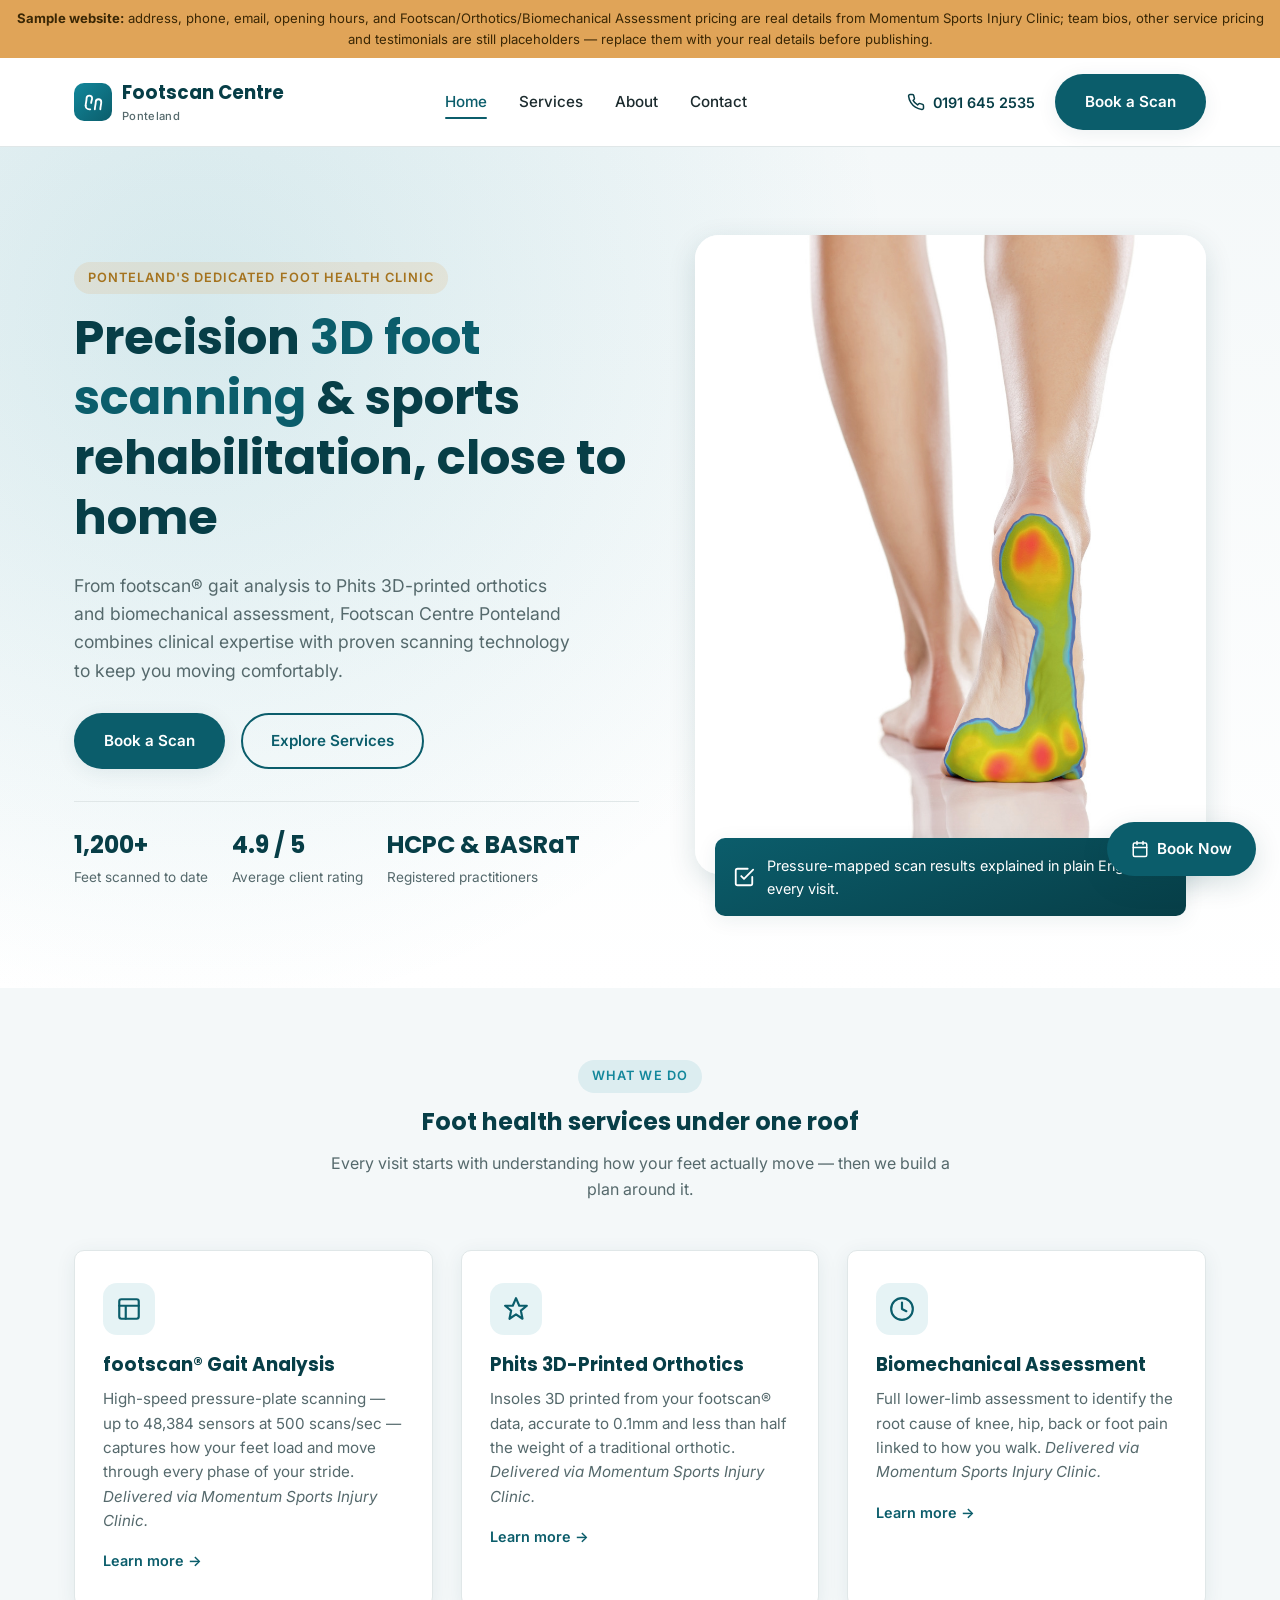
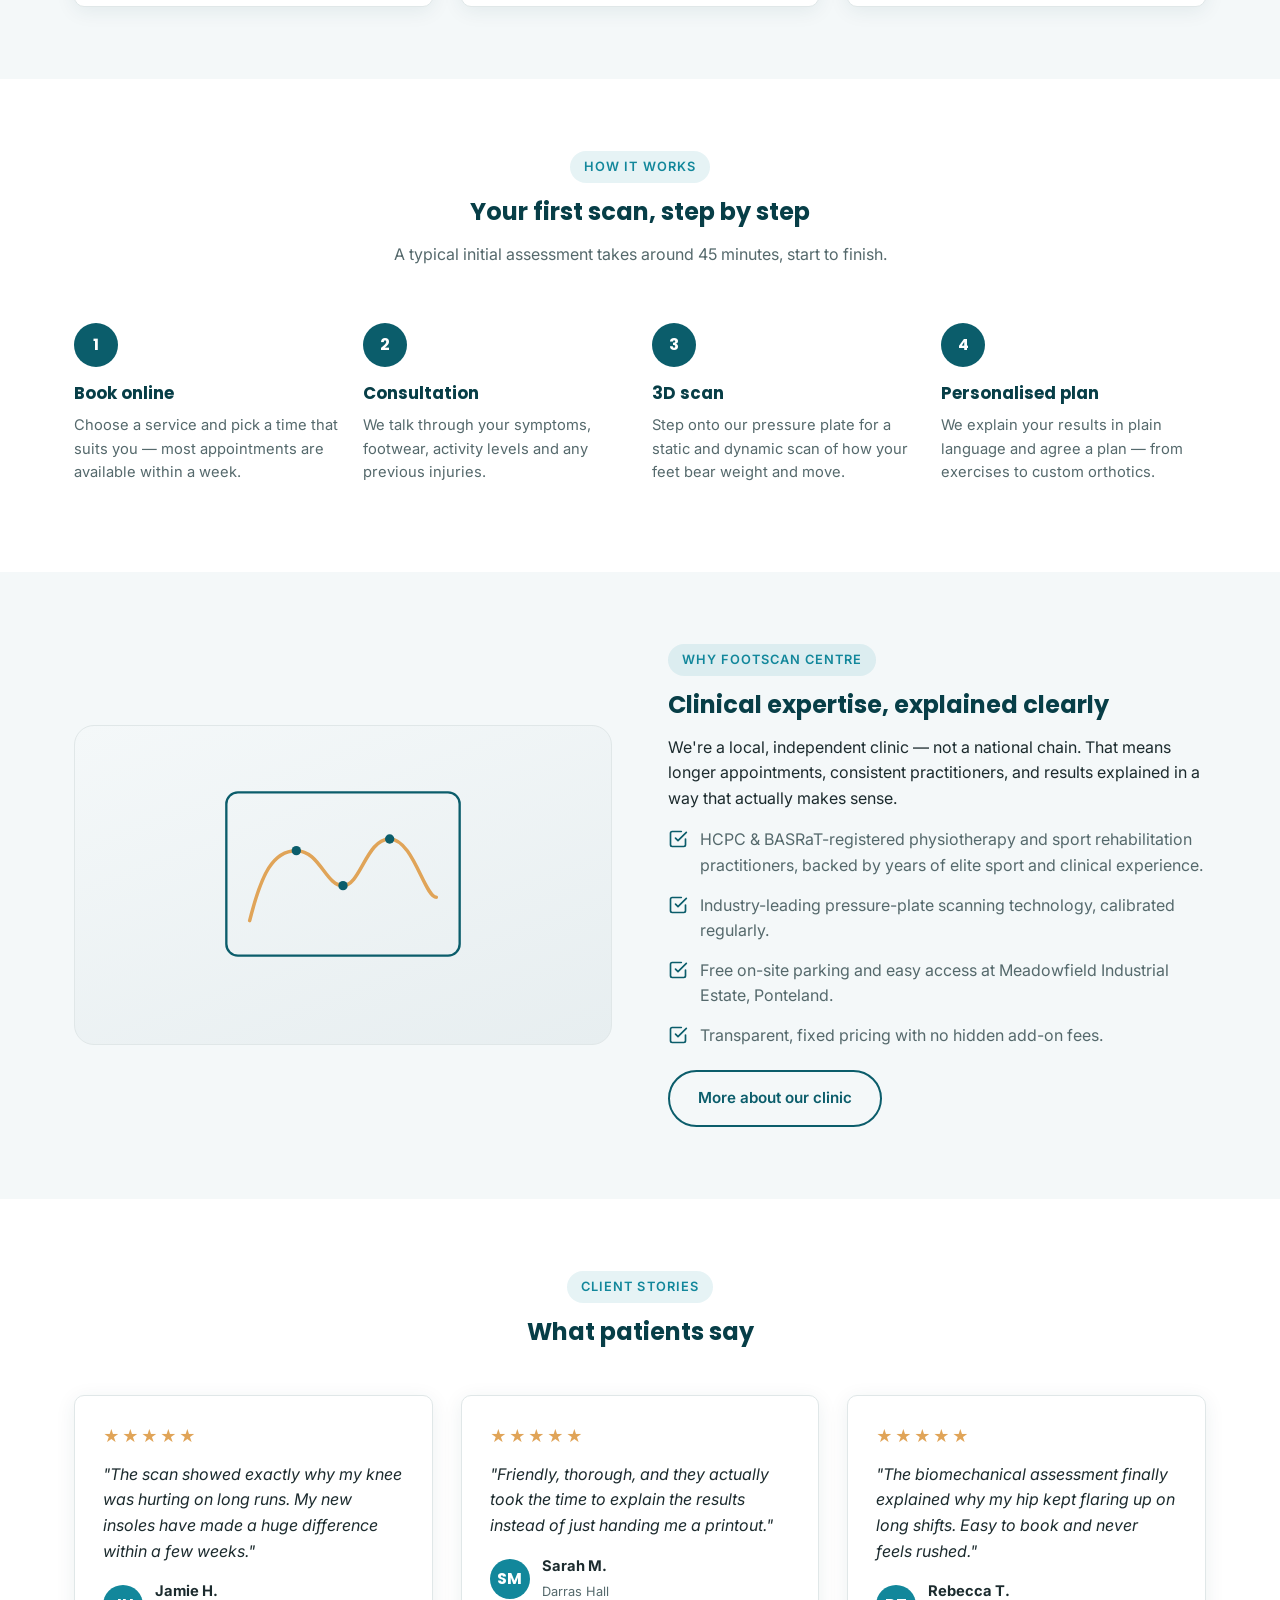
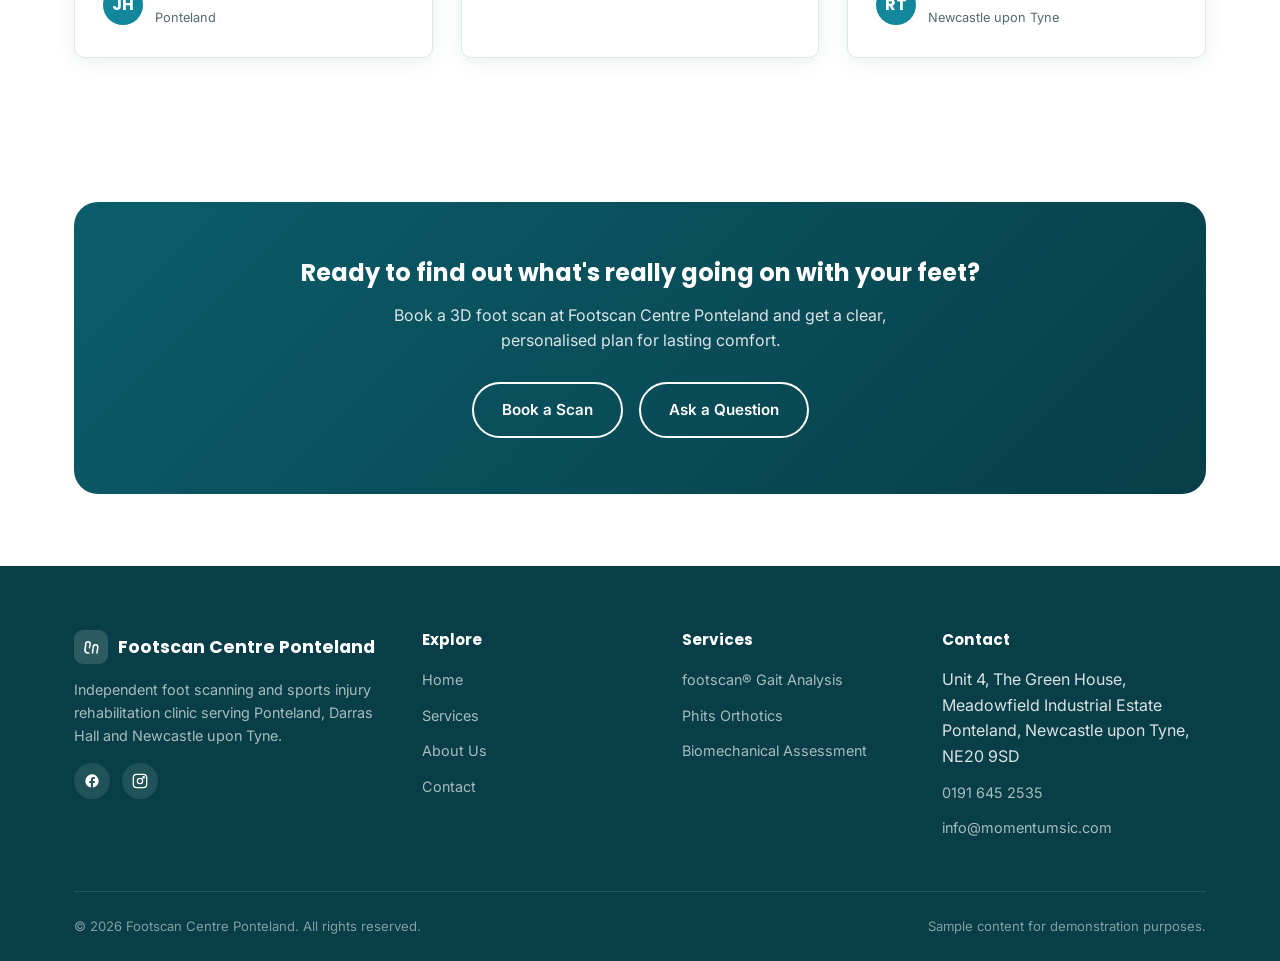
==== index.html @ 1fadcb4c "Narrow scope to the three real services The clinic confirmed it does not provide nail/footbed care, " ====
<!DOCTYPE html>
<html lang="en-GB">
<head>
<meta charset="UTF-8">
<meta name="viewport" content="width=device-width, initial-scale=1.0">
<title>Footscan Centre Ponteland | footscan® Gait Analysis &amp; Phits Orthotics</title>
<meta name="description" content="Footscan Centre Ponteland offers footscan® gait analysis, Phits 3D-printed orthotics and biomechanical assessments in Ponteland, Newcastle upon Tyne.">
<link rel="preconnect" href="https://fonts.googleapis.com">
<link rel="preconnect" href="https://fonts.gstatic.com" crossorigin>
<link href="https://fonts.googleapis.com/css2?family=Inter:wght@400;500;600;700&family=Poppins:wght@600;700&display=swap" rel="stylesheet">
<link rel="stylesheet" href="css/style.css">
</head>
<body>

<div class="demo-banner">
  <strong>Sample website:</strong> address, phone, email, opening hours, and Footscan/Orthotics/Biomechanical Assessment pricing are real details from Momentum Sports Injury Clinic; team bios, other service pricing and testimonials are still placeholders — replace them with your real details before publishing.
</div>

<header class="site-header">
  <nav class="nav">
    <a href="index.html" class="nav-brand">
      <span class="logo-mark">
        <svg viewBox="0 0 24 24" fill="none" stroke="currentColor" stroke-width="2" stroke-linecap="round" stroke-linejoin="round"><path d="M4 16c0-3 1-5 1-8a3 3 0 0 1 6 0c0 2-1 3-1 5"/><path d="M14 20c0-3 1-5 1-8a3 3 0 0 1 6 0c0 3-1 5-1 8"/><path d="M4 16c0 2 1.5 4 4 4h1"/></svg>
      </span>
      <span>Footscan Centre<small>Ponteland</small></span>
    </a>
    <ul class="nav-links">
      <li><a href="index.html">Home</a></li>
      <li><a href="services.html">Services</a></li>
      <li><a href="about.html">About</a></li>
      <li><a href="contact.html">Contact</a></li>
    </ul>
    <div class="nav-cta">
      <a href="tel:01916452535" class="nav-phone">
        <svg width="18" height="18" viewBox="0 0 24 24" fill="none" stroke="currentColor" stroke-width="2" stroke-linecap="round" stroke-linejoin="round"><path d="M22 16.92v3a2 2 0 0 1-2.18 2 19.79 19.79 0 0 1-8.63-3.07 19.5 19.5 0 0 1-6-6 19.79 19.79 0 0 1-3.07-8.67A2 2 0 0 1 4.11 2h3a2 2 0 0 1 2 1.72c.127.96.361 1.903.7 2.81a2 2 0 0 1-.45 2.11L8.09 9.91a16 16 0 0 0 6 6l1.27-1.27a2 2 0 0 1 2.11-.45c.907.339 1.85.573 2.81.7A2 2 0 0 1 22 16.92z"/></svg>
        0191 645 2535
      </a>
      <a href="book-appointment.html" class="btn btn-primary">Book a Scan</a>
      <button class="nav-toggle" aria-label="Toggle menu" aria-expanded="false">
        <span></span><span></span><span></span>
      </button>
    </div>
  </nav>
</header>

<main>

  <!-- Hero -->
  <section class="hero">
    <div class="container">
      <div class="hero-copy">
        <span class="eyebrow">Ponteland's dedicated foot health clinic</span>
        <h1>Precision <span>3D foot scanning</span> &amp; sports rehabilitation, close to home</h1>
        <p class="hero-lead">From footscan® gait analysis to Phits 3D-printed orthotics and biomechanical assessment, Footscan Centre Ponteland combines clinical expertise with proven scanning technology to keep you moving comfortably.</p>
        <div class="hero-actions">
          <a href="book-appointment.html" class="btn btn-primary">Book a Scan</a>
          <a href="services.html" class="btn btn-outline-dark">Explore Services</a>
        </div>
        <div class="hero-trust">
          <div class="stat">
            <strong>1,200+</strong>
            <span>Feet scanned to date</span>
          </div>
          <div class="stat">
            <strong>4.9 / 5</strong>
            <span>Average client rating</span>
          </div>
          <div class="stat">
            <strong>HCPC &amp; BASRaT</strong>
            <span>Registered practitioners</span>
          </div>
        </div>
      </div>
      <div class="hero-visual">
        <div class="hero-photo">
          <img src="images/footscan-hero.jpg" alt="footscan® pressure map showing real-time weight distribution across the sole of the foot" loading="eager">
        </div>
        <div class="hero-visual-card">
          <svg viewBox="0 0 24 24" fill="none" stroke="white" stroke-width="2" stroke-linecap="round" stroke-linejoin="round"><path d="M9 11l3 3L22 4"/><path d="M21 12v7a2 2 0 0 1-2 2H5a2 2 0 0 1-2-2V5a2 2 0 0 1 2-2h11"/></svg>
          <span>Pressure-mapped scan results explained in plain English, every visit.</span>
        </div>
      </div>
    </div>
  </section>

  <!-- Services overview -->
  <section class="section-alt" id="services">
    <div class="container">
      <div class="section-header">
        <span class="eyebrow">What we do</span>
        <h2>Foot health services under one roof</h2>
        <p>Every visit starts with understanding how your feet actually move — then we build a plan around it.</p>
      </div>
      <div class="grid-3">

        <div class="card">
          <div class="icon-badge">
            <svg viewBox="0 0 24 24" fill="none" stroke="currentColor" stroke-width="2" stroke-linecap="round" stroke-linejoin="round"><rect x="3" y="3" width="18" height="18" rx="2"/><path d="M3 9h18M9 21V9"/></svg>
          </div>
          <h3>footscan® Gait Analysis</h3>
          <p>High-speed pressure-plate scanning — up to 48,384 sensors at 500 scans/sec — captures how your feet load and move through every phase of your stride. <em>Delivered via Momentum Sports Injury Clinic.</em></p>
          <a href="services.html#scanning" class="card-link">Learn more →</a>
        </div>

        <div class="card">
          <div class="icon-badge">
            <svg viewBox="0 0 24 24" fill="none" stroke="currentColor" stroke-width="2" stroke-linecap="round" stroke-linejoin="round"><path d="M12 2l3 7h7l-5.5 4.5L18 21l-6-4-6 4 1.5-7.5L2 9h7z"/></svg>
          </div>
          <h3>Phits 3D-Printed Orthotics</h3>
          <p>Insoles 3D printed from your footscan® data, accurate to 0.1mm and less than half the weight of a traditional orthotic. <em>Delivered via Momentum Sports Injury Clinic.</em></p>
          <a href="services.html#orthotics" class="card-link">Learn more →</a>
        </div>

        <div class="card">
          <div class="icon-badge">
            <svg viewBox="0 0 24 24" fill="none" stroke="currentColor" stroke-width="2" stroke-linecap="round" stroke-linejoin="round"><circle cx="12" cy="12" r="10"/><path d="M12 6v6l4 2"/></svg>
          </div>
          <h3>Biomechanical Assessment</h3>
          <p>Full lower-limb assessment to identify the root cause of knee, hip, back or foot pain linked to how you walk. <em>Delivered via Momentum Sports Injury Clinic.</em></p>
          <a href="services.html#biomechanics" class="card-link">Learn more →</a>
        </div>

      </div>
    </div>
  </section>

  <!-- Process -->
  <section>
    <div class="container">
      <div class="section-header">
        <span class="eyebrow">How it works</span>
        <h2>Your first scan, step by step</h2>
        <p>A typical initial assessment takes around 45 minutes, start to finish.</p>
      </div>
      <div class="steps">
        <div class="step">
          <span class="step-number">1</span>
          <h3>Book online</h3>
          <p>Choose a service and pick a time that suits you — most appointments are available within a week.</p>
        </div>
        <div class="step">
          <span class="step-number">2</span>
          <h3>Consultation</h3>
          <p>We talk through your symptoms, footwear, activity levels and any previous injuries.</p>
        </div>
        <div class="step">
          <span class="step-number">3</span>
          <h3>3D scan</h3>
          <p>Step onto our pressure plate for a static and dynamic scan of how your feet bear weight and move.</p>
        </div>
        <div class="step">
          <span class="step-number">4</span>
          <h3>Personalised plan</h3>
          <p>We explain your results in plain language and agree a plan — from exercises to custom orthotics.</p>
        </div>
      </div>
    </div>
  </section>

  <!-- Why choose us -->
  <section class="section-alt">
    <div class="container">
      <div class="split">
        <div class="split-media">
          <svg viewBox="0 0 240 200" fill="none" xmlns="http://www.w3.org/2000/svg">
            <rect x="20" y="20" width="200" height="140" rx="10" stroke="#0b5d6b" stroke-width="2"/>
            <path d="M40 130c10-40 20-60 40-60s25 30 40 30 20-40 40-40 30 50 40 50" stroke="#e0a458" stroke-width="3" stroke-linecap="round"/>
            <circle cx="80" cy="70" r="4" fill="#0b5d6b"/>
            <circle cx="120" cy="100" r="4" fill="#0b5d6b"/>
            <circle cx="160" cy="60" r="4" fill="#0b5d6b"/>
          </svg>
        </div>
        <div>
          <span class="eyebrow">Why Footscan Centre</span>
          <h2>Clinical expertise, explained clearly</h2>
          <p>We're a local, independent clinic — not a national chain. That means longer appointments, consistent practitioners, and results explained in a way that actually makes sense.</p>
          <ul class="check-list">
            <li>
              <svg viewBox="0 0 24 24" fill="none" stroke="currentColor" stroke-width="2" stroke-linecap="round" stroke-linejoin="round"><path d="M9 11l3 3L22 4"/><path d="M21 12v7a2 2 0 0 1-2 2H5a2 2 0 0 1-2-2V5a2 2 0 0 1 2-2h11"/></svg>
              <span>HCPC &amp; BASRaT-registered physiotherapy and sport rehabilitation practitioners, backed by years of elite sport and clinical experience.</span>
            </li>
            <li>
              <svg viewBox="0 0 24 24" fill="none" stroke="currentColor" stroke-width="2" stroke-linecap="round" stroke-linejoin="round"><path d="M9 11l3 3L22 4"/><path d="M21 12v7a2 2 0 0 1-2 2H5a2 2 0 0 1-2-2V5a2 2 0 0 1 2-2h11"/></svg>
              <span>Industry-leading pressure-plate scanning technology, calibrated regularly.</span>
            </li>
            <li>
              <svg viewBox="0 0 24 24" fill="none" stroke="currentColor" stroke-width="2" stroke-linecap="round" stroke-linejoin="round"><path d="M9 11l3 3L22 4"/><path d="M21 12v7a2 2 0 0 1-2 2H5a2 2 0 0 1-2-2V5a2 2 0 0 1 2-2h11"/></svg>
              <span>Free on-site parking and easy access at Meadowfield Industrial Estate, Ponteland.</span>
            </li>
            <li>
              <svg viewBox="0 0 24 24" fill="none" stroke="currentColor" stroke-width="2" stroke-linecap="round" stroke-linejoin="round"><path d="M9 11l3 3L22 4"/><path d="M21 12v7a2 2 0 0 1-2 2H5a2 2 0 0 1-2-2V5a2 2 0 0 1 2-2h11"/></svg>
              <span>Transparent, fixed pricing with no hidden add-on fees.</span>
            </li>
          </ul>
          <a href="about.html" class="btn btn-outline-dark" style="margin-top: 8px;">More about our clinic</a>
        </div>
      </div>
    </div>
  </section>

  <!-- Testimonials -->
  <section>
    <div class="container">
      <div class="section-header">
        <span class="eyebrow">Client stories</span>
        <h2>What patients say</h2>
      </div>
      <div class="grid-3">
        <div class="testimonial-card">
          <div class="testimonial-stars">★★★★★</div>
          <p>"The scan showed exactly why my knee was hurting on long runs. My new insoles have made a huge difference within a few weeks."</p>
          <div class="testimonial-author">
            <div class="testimonial-avatar">JH</div>
            <div>
              <strong>Jamie H.</strong>
              <span>Ponteland</span>
            </div>
          </div>
        </div>
        <div class="testimonial-card">
          <div class="testimonial-stars">★★★★★</div>
          <p>"Friendly, thorough, and they actually took the time to explain the results instead of just handing me a printout."</p>
          <div class="testimonial-author">
            <div class="testimonial-avatar">SM</div>
            <div>
              <strong>Sarah M.</strong>
              <span>Darras Hall</span>
            </div>
          </div>
        </div>
        <div class="testimonial-card">
          <div class="testimonial-stars">★★★★★</div>
          <p>"The biomechanical assessment finally explained why my hip kept flaring up on long shifts. Easy to book and never feels rushed."</p>
          <div class="testimonial-author">
            <div class="testimonial-avatar">RT</div>
            <div>
              <strong>Rebecca T.</strong>
              <span>Newcastle upon Tyne</span>
            </div>
          </div>
        </div>
      </div>
    </div>
  </section>

  <!-- CTA band -->
  <section>
    <div class="container">
      <div class="cta-band">
        <h2>Ready to find out what's really going on with your feet?</h2>
        <p>Book a 3D foot scan at Footscan Centre Ponteland and get a clear, personalised plan for lasting comfort.</p>
        <div class="cta-actions">
          <a href="book-appointment.html" class="btn btn-outline">Book a Scan</a>
          <a href="contact.html" class="btn btn-outline">Ask a Question</a>
        </div>
      </div>
    </div>
  </section>

</main>

<footer class="site-footer">
  <div class="container">
    <div class="footer-grid">
      <div>
        <a href="index.html" class="footer-brand">
          <span class="logo-mark">
            <svg viewBox="0 0 24 24" fill="none" stroke="white" stroke-width="2" stroke-linecap="round" stroke-linejoin="round"><path d="M4 16c0-3 1-5 1-8a3 3 0 0 1 6 0c0 2-1 3-1 5"/><path d="M14 20c0-3 1-5 1-8a3 3 0 0 1 6 0c0 3-1 5-1 8"/><path d="M4 16c0 2 1.5 4 4 4h1"/></svg>
          </span>
          Footscan Centre Ponteland
        </a>
        <p>Independent foot scanning and sports injury rehabilitation clinic serving Ponteland, Darras Hall and Newcastle upon Tyne.</p>
        <div class="footer-social">
          <a href="#" aria-label="Facebook"><svg viewBox="0 0 24 24" fill="white"><path d="M22 12a10 10 0 1 0-11.6 9.9v-7H7.9V12h2.5V9.8c0-2.5 1.5-3.9 3.8-3.9 1.1 0 2.2.2 2.2.2v2.4h-1.3c-1.2 0-1.6.8-1.6 1.6V12h2.8l-.4 2.9h-2.4v7A10 10 0 0 0 22 12z"/></svg></a>
          <a href="#" aria-label="Instagram"><svg viewBox="0 0 24 24" fill="none" stroke="white" stroke-width="2"><rect x="2" y="2" width="20" height="20" rx="5"/><circle cx="12" cy="12" r="4"/><circle cx="17.5" cy="6.5" r="1"/></svg></a>
        </div>
      </div>
      <div class="footer-col">
        <h4>Explore</h4>
        <ul>
          <li><a href="index.html">Home</a></li>
          <li><a href="services.html">Services</a></li>
          <li><a href="about.html">About Us</a></li>
          <li><a href="contact.html">Contact</a></li>
        </ul>
      </div>
      <div class="footer-col">
        <h4>Services</h4>
        <ul>
          <li><a href="services.html#scanning">footscan&reg; Gait Analysis</a></li>
          <li><a href="services.html#orthotics">Phits Orthotics</a></li>
          <li><a href="services.html#biomechanics">Biomechanical Assessment</a></li>
        </ul>
      </div>
      <div class="footer-col">
        <h4>Contact</h4>
        <ul>
          <li>Unit 4, The Green House, Meadowfield Industrial Estate<br>Ponteland, Newcastle upon Tyne, NE20 9SD</li>
          <li><a href="tel:01916452535">0191 645 2535</a></li>
          <li><a href="mailto:info@momentumsic.com">info@momentumsic.com</a></li>
        </ul>
      </div>
    </div>
    <div class="footer-bottom">
      <span>&copy; <span data-year></span> Footscan Centre Ponteland. All rights reserved.</span>
      <span>Sample content for demonstration purposes.</span>
    </div>
  </div>
</footer>

<a href="book-appointment.html" class="floating-book-btn" aria-label="Book Now">
  <svg viewBox="0 0 24 24" fill="none" stroke="currentColor" stroke-width="2" stroke-linecap="round" stroke-linejoin="round"><rect x="3" y="4" width="18" height="18" rx="2" ry="2"/><line x1="16" y1="2" x2="16" y2="6"/><line x1="8" y1="2" x2="8" y2="6"/><line x1="3" y1="10" x2="21" y2="10"/></svg>
  <span>Book Now</span>
</a>

<script src="js/script.js"></script>
</body>
</html>
---- css/style.css ----
/* ==========================================================================
   Footscan Centre Ponteland — stylesheet
   ========================================================================== */

:root {
  --color-primary: #0b5d6b;
  --color-primary-dark: #073e47;
  --color-primary-light: #12879b;
  --color-accent: #e0a458;
  --color-bg: #ffffff;
  --color-bg-alt: #f4f8f9;
  --color-text: #1c2b2e;
  --color-text-muted: #55696c;
  --color-border: #e0e7e8;
  --radius: 10px;
  --shadow: 0 4px 20px rgba(7, 62, 71, 0.08);
  --shadow-hover: 0 8px 28px rgba(7, 62, 71, 0.14);
  --max-width: 1180px;
  --font-heading: 'Poppins', 'Segoe UI', Arial, sans-serif;
  --font-body: 'Inter', 'Segoe UI', Arial, sans-serif;
}

* {
  box-sizing: border-box;
}

html {
  scroll-behavior: smooth;
}

body {
  margin: 0;
  font-family: var(--font-body);
  color: var(--color-text);
  background: var(--color-bg);
  line-height: 1.6;
  -webkit-font-smoothing: antialiased;
}

img {
  max-width: 100%;
  display: block;
}

a {
  color: inherit;
  text-decoration: none;
}

h1, h2, h3, h4 {
  font-family: var(--font-heading);
  line-height: 1.25;
  margin: 0 0 0.6em;
  color: var(--color-primary-dark);
}

p {
  margin: 0 0 1em;
}

.container {
  width: 100%;
  max-width: var(--max-width);
  margin: 0 auto;
  padding: 0 24px;
}

section {
  padding: 72px 0;
}

.section-alt {
  background: var(--color-bg-alt);
}

.section-header {
  text-align: center;
  max-width: 640px;
  margin: 0 auto 48px;
}

.eyebrow {
  display: inline-block;
  font-size: 0.8rem;
  font-weight: 600;
  letter-spacing: 0.08em;
  text-transform: uppercase;
  color: var(--color-primary-light);
  background: rgba(18, 135, 155, 0.1);
  padding: 6px 14px;
  border-radius: 999px;
  margin-bottom: 14px;
}

.section-header p {
  color: var(--color-text-muted);
}

/* ---- Buttons ---- */
.btn {
  display: inline-flex;
  align-items: center;
  justify-content: center;
  gap: 8px;
  padding: 14px 28px;
  border-radius: 999px;
  font-weight: 600;
  font-size: 0.95rem;
  border: 2px solid transparent;
  cursor: pointer;
  transition: transform 0.15s ease, box-shadow 0.15s ease, background 0.15s ease, color 0.15s ease;
  white-space: nowrap;
}

.btn-primary {
  background: var(--color-primary);
  color: #fff;
  box-shadow: var(--shadow);
}

.btn-primary:hover {
  background: var(--color-primary-dark);
  transform: translateY(-2px);
  box-shadow: var(--shadow-hover);
}

.btn-outline {
  background: transparent;
  border-color: #ffffff;
  color: #ffffff;
}

.btn-outline:hover {
  background: #ffffff;
  color: var(--color-primary-dark);
  transform: translateY(-2px);
}

.btn-outline-dark {
  background: transparent;
  border-color: var(--color-primary);
  color: var(--color-primary);
}

.btn-outline-dark:hover {
  background: var(--color-primary);
  color: #fff;
}

.btn-block {
  width: 100%;
}

/* ---- Header / Nav ---- */
.site-header {
  position: sticky;
  top: 0;
  z-index: 100;
  background: rgba(255, 255, 255, 0.95);
  backdrop-filter: blur(6px);
  border-bottom: 1px solid var(--color-border);
}

.nav {
  display: flex;
  align-items: center;
  justify-content: space-between;
  padding: 16px 24px;
  max-width: var(--max-width);
  margin: 0 auto;
}

.nav-brand {
  display: flex;
  align-items: center;
  gap: 10px;
  font-family: var(--font-heading);
  font-weight: 700;
  font-size: 1.15rem;
  color: var(--color-primary-dark);
}

.nav-brand .logo-mark {
  width: 38px;
  height: 38px;
  border-radius: 10px;
  background: linear-gradient(135deg, var(--color-primary-light), var(--color-primary));
  display: flex;
  align-items: center;
  justify-content: center;
  color: #fff;
  flex-shrink: 0;
}

.nav-brand .logo-mark svg {
  width: 22px;
  height: 22px;
}

.nav-brand small {
  display: block;
  font-family: var(--font-body);
  font-weight: 500;
  font-size: 0.7rem;
  color: var(--color-text-muted);
  letter-spacing: 0.03em;
}

.nav-links {
  display: flex;
  align-items: center;
  gap: 32px;
  list-style: none;
  margin: 0;
  padding: 0;
}

.nav-links a {
  font-weight: 500;
  font-size: 0.95rem;
  color: var(--color-text);
  position: relative;
  padding: 6px 0;
}

.nav-links a:hover,
.nav-links a.active {
  color: var(--color-primary);
}

.nav-links a.active::after {
  content: "";
  position: absolute;
  left: 0;
  right: 0;
  bottom: -2px;
  height: 2px;
  background: var(--color-primary);
  border-radius: 2px;
}

.nav-cta {
  display: flex;
  align-items: center;
  gap: 20px;
}

.nav-phone {
  display: flex;
  align-items: center;
  gap: 8px;
  font-weight: 600;
  font-size: 0.9rem;
  color: var(--color-primary-dark);
}

.nav-toggle {
  display: none;
  flex-direction: column;
  gap: 5px;
  background: none;
  border: none;
  cursor: pointer;
  padding: 8px;
}

.nav-toggle span {
  width: 24px;
  height: 2px;
  background: var(--color-primary-dark);
  border-radius: 2px;
  transition: transform 0.2s ease, opacity 0.2s ease;
}

/* ---- Hero ---- */
.hero {
  background: radial-gradient(circle at 15% 20%, rgba(18, 135, 155, 0.14), transparent 55%),
    linear-gradient(180deg, #f4f8f9 0%, #ffffff 100%);
  padding: 88px 0 72px;
}

.hero .container {
  display: grid;
  grid-template-columns: 1.05fr 0.95fr;
  align-items: center;
  gap: 56px;
}

.hero-copy .eyebrow {
  background: rgba(224, 164, 88, 0.16);
  color: #a5731e;
}

.hero h1 {
  font-size: clamp(2.1rem, 4vw, 3rem);
  margin-bottom: 0.5em;
}

.hero h1 span {
  color: var(--color-primary);
}

.hero-lead {
  font-size: 1.1rem;
  color: var(--color-text-muted);
  max-width: 46ch;
}

.hero-actions {
  display: flex;
  flex-wrap: wrap;
  gap: 16px;
  margin: 28px 0;
}

.hero-trust {
  display: flex;
  flex-wrap: wrap;
  gap: 24px;
  margin-top: 32px;
  padding-top: 24px;
  border-top: 1px solid var(--color-border);
}

.hero-trust .stat strong {
  display: block;
  font-family: var(--font-heading);
  font-size: 1.5rem;
  color: var(--color-primary-dark);
}

.hero-trust .stat span {
  font-size: 0.85rem;
  color: var(--color-text-muted);
}

.hero-visual {
  position: relative;
  display: flex;
  flex-direction: column;
  gap: 20px;
}

.hero-photo {
  border-radius: 24px;
  overflow: hidden;
  box-shadow: var(--shadow-hover);
  background: #fff;
  aspect-ratio: 4 / 5;
}

.hero-photo img {
  width: 100%;
  height: 100%;
  object-fit: cover;
  object-position: center 100%;
  display: block;
}

.hero-visual-card {
  background: linear-gradient(160deg, var(--color-primary), var(--color-primary-dark));
  color: #fff;
  border-radius: var(--radius);
  padding: 16px 18px;
  font-size: 0.9rem;
  display: flex;
  align-items: center;
  gap: 12px;
  box-shadow: var(--shadow);
  margin-top: -56px;
  margin-left: 20px;
  margin-right: 20px;
  position: relative;
  z-index: 1;
}

.hero-visual-card svg {
  width: 22px;
  height: 22px;
  flex-shrink: 0;
}

/* ---- Feature / Icon grid ---- */
.grid-3 {
  display: grid;
  grid-template-columns: repeat(3, 1fr);
  gap: 28px;
}

.grid-2 {
  display: grid;
  grid-template-columns: repeat(2, 1fr);
  gap: 28px;
}

.card {
  background: #fff;
  border: 1px solid var(--color-border);
  border-radius: var(--radius);
  padding: 32px 28px;
  box-shadow: var(--shadow);
  transition: transform 0.2s ease, box-shadow 0.2s ease;
}

.card:hover {
  transform: translateY(-4px);
  box-shadow: var(--shadow-hover);
}

.icon-badge {
  width: 52px;
  height: 52px;
  border-radius: 14px;
  background: rgba(18, 135, 155, 0.1);
  color: var(--color-primary);
  display: flex;
  align-items: center;
  justify-content: center;
  margin-bottom: 18px;
}

.icon-badge svg {
  width: 26px;
  height: 26px;
}

.card h3 {
  font-size: 1.15rem;
}

.card p {
  color: var(--color-text-muted);
  font-size: 0.95rem;
  margin-bottom: 0;
}

.card .card-link {
  display: inline-flex;
  align-items: center;
  gap: 6px;
  margin-top: 16px;
  font-weight: 600;
  font-size: 0.9rem;
  color: var(--color-primary);
}

/* ---- Process steps ---- */
.steps {
  display: grid;
  grid-template-columns: repeat(4, 1fr);
  gap: 24px;
  counter-reset: step;
}

.step {
  position: relative;
  padding-top: 8px;
}

.step .step-number {
  display: inline-flex;
  align-items: center;
  justify-content: center;
  width: 44px;
  height: 44px;
  border-radius: 50%;
  background: var(--color-primary);
  color: #fff;
  font-family: var(--font-heading);
  font-weight: 700;
  margin-bottom: 16px;
}

.step h3 {
  font-size: 1.05rem;
}

.step p {
  color: var(--color-text-muted);
  font-size: 0.92rem;
}

/* ---- Two column content ---- */
.split {
  display: grid;
  grid-template-columns: 1fr 1fr;
  gap: 56px;
  align-items: center;
}

.split-media {
  background: linear-gradient(160deg, var(--color-bg-alt), #e7eef0);
  border-radius: 20px;
  padding: 40px;
  min-height: 320px;
  display: flex;
  align-items: center;
  justify-content: center;
  border: 1px solid var(--color-border);
}

.split-media svg {
  width: 100%;
  max-width: 280px;
  height: auto;
}

.check-list {
  list-style: none;
  margin: 0;
  padding: 0;
}

.check-list li {
  display: flex;
  align-items: flex-start;
  gap: 12px;
  margin-bottom: 14px;
  color: var(--color-text-muted);
}

.check-list svg {
  width: 20px;
  height: 20px;
  color: var(--color-primary);
  flex-shrink: 0;
  margin-top: 2px;
}

/* ---- Pricing ---- */
.pricing-table {
  width: 100%;
  border-collapse: collapse;
  background: #fff;
  border-radius: var(--radius);
  overflow: hidden;
  box-shadow: var(--shadow);
}

.pricing-table th,
.pricing-table td {
  padding: 18px 24px;
  text-align: left;
  border-bottom: 1px solid var(--color-border);
}

.pricing-table thead th {
  background: var(--color-primary-dark);
  color: #fff;
  font-family: var(--font-heading);
  font-weight: 600;
}

.pricing-table tbody tr:last-child td {
  border-bottom: none;
}

.pricing-table tbody tr:hover {
  background: var(--color-bg-alt);
}

.price {
  font-weight: 700;
  color: var(--color-primary-dark);
  white-space: nowrap;
}

.pricing-note {
  font-size: 0.85rem;
  color: var(--color-text-muted);
  margin-top: 16px;
}

/* ---- Testimonials ---- */
.testimonial-card {
  background: #fff;
  border: 1px solid var(--color-border);
  border-radius: var(--radius);
  padding: 28px;
  box-shadow: var(--shadow);
}

.testimonial-stars {
  color: var(--color-accent);
  margin-bottom: 12px;
  letter-spacing: 2px;
}

.testimonial-card p {
  color: var(--color-text);
  font-style: italic;
}

.testimonial-author {
  display: flex;
  align-items: center;
  gap: 12px;
  margin-top: 16px;
}

.testimonial-avatar {
  width: 40px;
  height: 40px;
  border-radius: 50%;
  background: var(--color-primary-light);
  color: #fff;
  display: flex;
  align-items: center;
  justify-content: center;
  font-weight: 700;
  font-family: var(--font-heading);
  flex-shrink: 0;
}

.testimonial-author strong {
  display: block;
  font-size: 0.92rem;
}

.testimonial-author span {
  font-size: 0.8rem;
  color: var(--color-text-muted);
}

/* ---- CTA band ---- */
.cta-band {
  background: linear-gradient(135deg, var(--color-primary), var(--color-primary-dark));
  color: #fff;
  border-radius: 24px;
  padding: 56px;
  text-align: center;
}

.cta-band h2,
.cta-band p {
  color: #fff;
}

.cta-band p {
  color: rgba(255, 255, 255, 0.85);
  max-width: 50ch;
  margin: 0 auto 28px;
}

.cta-actions {
  display: flex;
  gap: 16px;
  justify-content: center;
  flex-wrap: wrap;
}

/* ---- FAQ ---- */
.faq-item {
  border-bottom: 1px solid var(--color-border);
}

.faq-question {
  width: 100%;
  background: none;
  border: none;
  text-align: left;
  padding: 22px 4px;
  display: flex;
  align-items: center;
  justify-content: space-between;
  gap: 16px;
  cursor: pointer;
  font-family: var(--font-heading);
  font-weight: 600;
  font-size: 1rem;
  color: var(--color-primary-dark);
}

.faq-question .faq-icon {
  flex-shrink: 0;
  width: 22px;
  height: 22px;
  border-radius: 50%;
  background: var(--color-bg-alt);
  display: flex;
  align-items: center;
  justify-content: center;
  transition: transform 0.2s ease;
  font-size: 1.1rem;
  color: var(--color-primary);
}

.faq-item.open .faq-icon {
  transform: rotate(45deg);
}

.faq-answer {
  max-height: 0;
  overflow: hidden;
  transition: max-height 0.25s ease;
  color: var(--color-text-muted);
  font-size: 0.95rem;
}

.faq-answer p {
  padding: 0 4px 20px;
}

/* ---- Partner booking callout ---- */
.partner-callout {
  background: rgba(224, 164, 88, 0.12);
  border: 1px solid rgba(224, 164, 88, 0.4);
  border-radius: var(--radius);
  padding: 24px 28px;
  margin-bottom: 28px;
}

.partner-callout h3 {
  font-size: 1.05rem;
  margin-bottom: 8px;
}

.partner-callout p {
  color: var(--color-text-muted);
  font-size: 0.92rem;
  margin-bottom: 16px;
}

.partner-callout .btn-row {
  display: flex;
  flex-wrap: wrap;
  gap: 12px;
}

.partner-callout .btn-sm {
  padding: 10px 18px;
  font-size: 0.88rem;
}

/* ---- Contact / Booking ---- */
.contact-layout {
  display: grid;
  grid-template-columns: 1fr 1.1fr;
  gap: 48px;
  align-items: flex-start;
}

.contact-info-list {
  list-style: none;
  margin: 32px 0 0;
  padding: 0;
}

.contact-info-list li {
  display: flex;
  gap: 16px;
  margin-bottom: 24px;
}

.contact-info-list .icon-badge {
  margin-bottom: 0;
  flex-shrink: 0;
}

.contact-info-list strong {
  display: block;
  margin-bottom: 2px;
}

.contact-info-list span,
.contact-info-list a {
  color: var(--color-text-muted);
  font-size: 0.95rem;
}

.map-embed {
  border-radius: var(--radius);
  overflow: hidden;
  border: 1px solid var(--color-border);
  margin-top: 28px;
}

.map-embed iframe {
  width: 100%;
  height: 260px;
  border: 0;
  display: block;
}

.form-card {
  background: #fff;
  border: 1px solid var(--color-border);
  border-radius: var(--radius);
  padding: 36px;
  box-shadow: var(--shadow);
}

.form-row {
  display: grid;
  grid-template-columns: 1fr 1fr;
  gap: 18px;
}

.form-group {
  margin-bottom: 20px;
}

.form-group label {
  display: block;
  font-weight: 600;
  font-size: 0.9rem;
  margin-bottom: 6px;
  color: var(--color-text);
}

.form-group input,
.form-group select,
.form-group textarea {
  width: 100%;
  padding: 12px 14px;
  border: 1px solid var(--color-border);
  border-radius: 8px;
  font-family: var(--font-body);
  font-size: 0.95rem;
  color: var(--color-text);
  background: var(--color-bg-alt);
  transition: border-color 0.15s ease, background 0.15s ease;
}

.form-group input:focus,
.form-group select:focus,
.form-group textarea:focus {
  outline: none;
  border-color: var(--color-primary);
  background: #fff;
}

.form-group textarea {
  resize: vertical;
  min-height: 120px;
}

.form-error {
  color: #c0392b;
  font-size: 0.82rem;
  margin-top: 6px;
  display: none;
}

.form-group.invalid input,
.form-group.invalid select,
.form-group.invalid textarea {
  border-color: #c0392b;
}

.form-group.invalid .form-error {
  display: block;
}

.form-note {
  font-size: 0.82rem;
  color: var(--color-text-muted);
  margin-top: 14px;
}

.form-success {
  display: none;
  background: rgba(18, 135, 155, 0.1);
  border: 1px solid var(--color-primary-light);
  color: var(--color-primary-dark);
  padding: 16px 18px;
  border-radius: 8px;
  margin-bottom: 20px;
  font-size: 0.92rem;
}

.form-success.visible {
  display: block;
}

/* ---- Team ---- */
.team-card {
  background: #fff;
  border: 1px solid var(--color-border);
  border-radius: var(--radius);
  overflow: hidden;
  box-shadow: var(--shadow);
  text-align: center;
}

.team-photo {
  height: 220px;
  background: linear-gradient(160deg, var(--color-primary-light), var(--color-primary-dark));
  display: flex;
  align-items: center;
  justify-content: center;
  color: rgba(255, 255, 255, 0.9);
}

.team-photo svg {
  width: 72px;
  height: 72px;
}

.team-photo-img {
  padding: 0;
}

.team-photo-img img {
  width: 100%;
  height: 100%;
  object-fit: cover;
  object-position: center top;
}

.team-card-body {
  padding: 24px;
}

.team-card-body h3 {
  margin-bottom: 2px;
  font-size: 1.1rem;
}

.team-role {
  color: var(--color-primary);
  font-weight: 600;
  font-size: 0.85rem;
  text-transform: uppercase;
  letter-spacing: 0.04em;
  margin-bottom: 12px;
  display: block;
}

.team-card-body p {
  color: var(--color-text-muted);
  font-size: 0.9rem;
}

/* ---- Page hero (inner pages) ---- */
.page-hero {
  background: linear-gradient(160deg, var(--color-primary), var(--color-primary-dark));
  color: #fff;
  padding: 64px 0;
  text-align: center;
}

.page-hero h1 {
  color: #fff;
  font-size: clamp(1.8rem, 3.6vw, 2.6rem);
}

.page-hero p {
  color: rgba(255, 255, 255, 0.85);
  max-width: 56ch;
  margin: 0 auto;
}

.breadcrumb {
  font-size: 0.85rem;
  color: rgba(255, 255, 255, 0.7);
  margin-bottom: 14px;
}

.breadcrumb a {
  color: #fff;
  font-weight: 600;
}

/* ---- Opening hours table ---- */
.hours-table {
  width: 100%;
  border-collapse: collapse;
}

.hours-table td {
  padding: 10px 0;
  border-bottom: 1px solid var(--color-border);
  font-size: 0.95rem;
}

.hours-table td:last-child {
  text-align: right;
  color: var(--color-text-muted);
}

.hours-table tr:last-child td {
  border-bottom: none;
}

/* ---- Footer ---- */
.site-footer {
  background: var(--color-primary-dark);
  color: rgba(255, 255, 255, 0.85);
  padding: 64px 0 24px;
}

.footer-grid {
  display: grid;
  grid-template-columns: 1.4fr 1fr 1fr 1.2fr;
  gap: 40px;
  padding-bottom: 40px;
  border-bottom: 1px solid rgba(255, 255, 255, 0.12);
}

.footer-brand {
  display: flex;
  align-items: center;
  gap: 10px;
  font-family: var(--font-heading);
  font-weight: 700;
  font-size: 1.1rem;
  color: #fff;
  margin-bottom: 14px;
}

.footer-brand .logo-mark {
  width: 34px;
  height: 34px;
  border-radius: 9px;
  background: rgba(255, 255, 255, 0.15);
  display: flex;
  align-items: center;
  justify-content: center;
}

.footer-brand .logo-mark svg {
  width: 18px;
  height: 18px;
}

.site-footer p {
  color: rgba(255, 255, 255, 0.65);
  font-size: 0.9rem;
}

.footer-col h4 {
  color: #fff;
  font-size: 0.95rem;
  margin-bottom: 18px;
}

.footer-col ul {
  list-style: none;
  margin: 0;
  padding: 0;
}

.footer-col li {
  margin-bottom: 10px;
}

.footer-col a {
  color: rgba(255, 255, 255, 0.65);
  font-size: 0.9rem;
  transition: color 0.15s ease;
}

.footer-col a:hover {
  color: #fff;
}

.footer-social {
  display: flex;
  gap: 12px;
  margin-top: 16px;
}

.footer-social a {
  width: 36px;
  height: 36px;
  border-radius: 50%;
  background: rgba(255, 255, 255, 0.1);
  display: flex;
  align-items: center;
  justify-content: center;
}

.footer-social a:hover {
  background: rgba(255, 255, 255, 0.2);
}

.footer-social svg {
  width: 16px;
  height: 16px;
}

.footer-bottom {
  display: flex;
  align-items: center;
  justify-content: space-between;
  flex-wrap: wrap;
  gap: 12px;
  padding-top: 24px;
  font-size: 0.82rem;
  color: rgba(255, 255, 255, 0.5);
}

.footer-bottom a {
  color: rgba(255, 255, 255, 0.5);
}

.footer-bottom a:hover {
  color: #fff;
}

/* ---- Notice banner (placeholder data) ---- */
.demo-banner {
  background: var(--color-accent);
  color: #3a2705;
  text-align: center;
  font-size: 0.82rem;
  padding: 8px 16px;
}

.demo-banner strong {
  font-weight: 700;
}

/* ---- Floating book-now button ---- */
.floating-book-btn {
  position: fixed;
  right: 24px;
  bottom: 24px;
  z-index: 90;
  display: inline-flex;
  align-items: center;
  gap: 8px;
  padding: 15px 24px;
  background: var(--color-primary);
  color: #fff;
  border-radius: 999px;
  font-weight: 600;
  font-size: 0.95rem;
  box-shadow: var(--shadow-hover);
  transition: transform 0.15s ease, background 0.15s ease;
}

.floating-book-btn:hover {
  background: var(--color-primary-dark);
  transform: translateY(-2px);
}

.floating-book-btn svg {
  width: 18px;
  height: 18px;
  flex-shrink: 0;
}

/* ---- Utility ---- */
.text-center {
  text-align: center;
}

.mt-0 { margin-top: 0; }
.mb-0 { margin-bottom: 0; }

/* ==========================================================================
   Responsive
   ========================================================================== */

@media (max-width: 960px) {
  .hero .container,
  .split,
  .contact-layout {
    grid-template-columns: 1fr;
  }

  .hero-visual {
    order: -1;
  }

  .grid-3 {
    grid-template-columns: repeat(2, 1fr);
  }

  .steps {
    grid-template-columns: repeat(2, 1fr);
  }

  .footer-grid {
    grid-template-columns: 1fr 1fr;
  }
}

@media (max-width: 720px) {
  .nav-links,
  .nav-phone {
    display: none;
  }

  .nav-toggle {
    display: flex;
  }

  .site-header.nav-open .nav-links {
    display: flex;
    flex-direction: column;
    align-items: flex-start;
    gap: 4px;
    position: absolute;
    top: 100%;
    left: 0;
    right: 0;
    background: #fff;
    padding: 16px 24px 24px;
    border-bottom: 1px solid var(--color-border);
    box-shadow: var(--shadow);
  }

  .site-header.nav-open .nav-links a {
    width: 100%;
    padding: 12px 0;
  }

  .grid-3,
  .grid-2,
  .steps {
    grid-template-columns: 1fr;
  }

  .form-row {
    grid-template-columns: 1fr;
  }

  .footer-grid {
    grid-template-columns: 1fr;
  }

  section {
    padding: 52px 0;
  }

  .cta-band {
    padding: 40px 24px;
  }

  .floating-book-btn {
    right: 16px;
    bottom: 16px;
    padding: 12px 18px;
    font-size: 0.85rem;
  }

  .floating-book-btn span {
    display: none;
  }
}
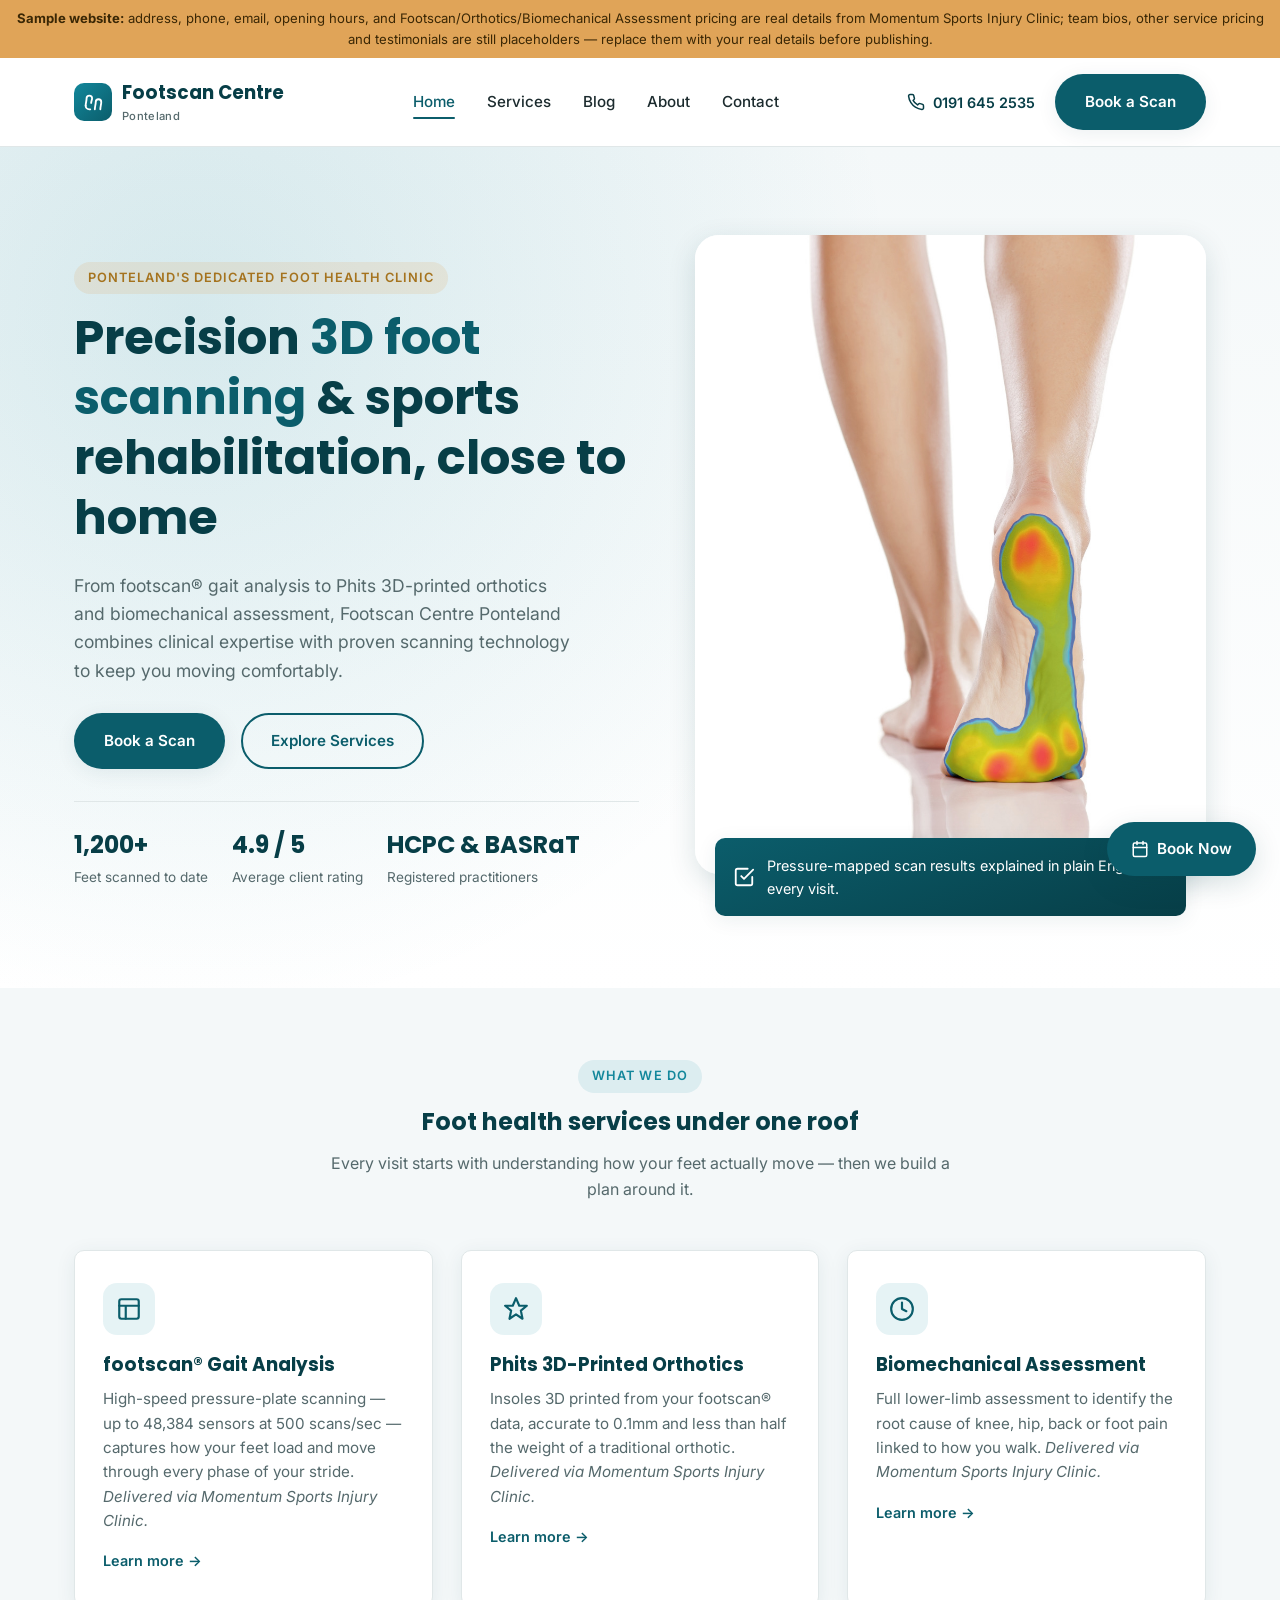
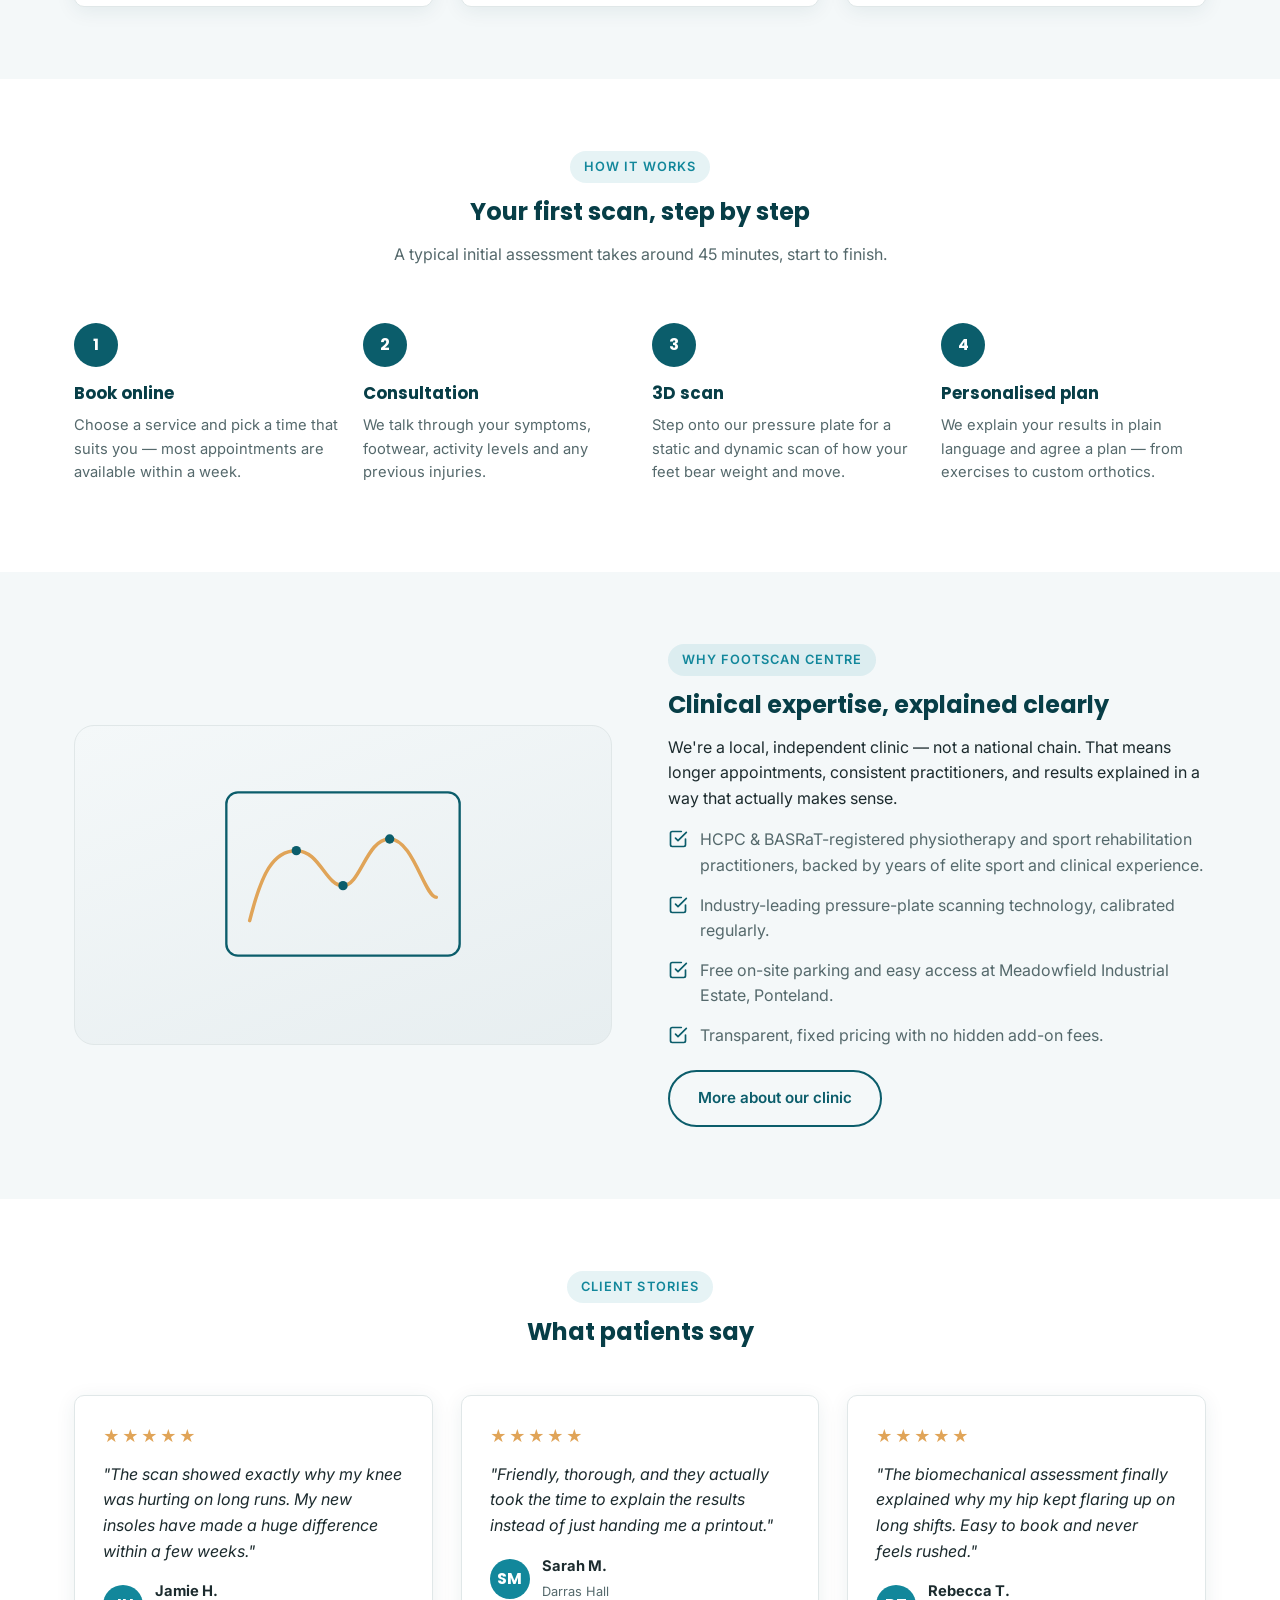
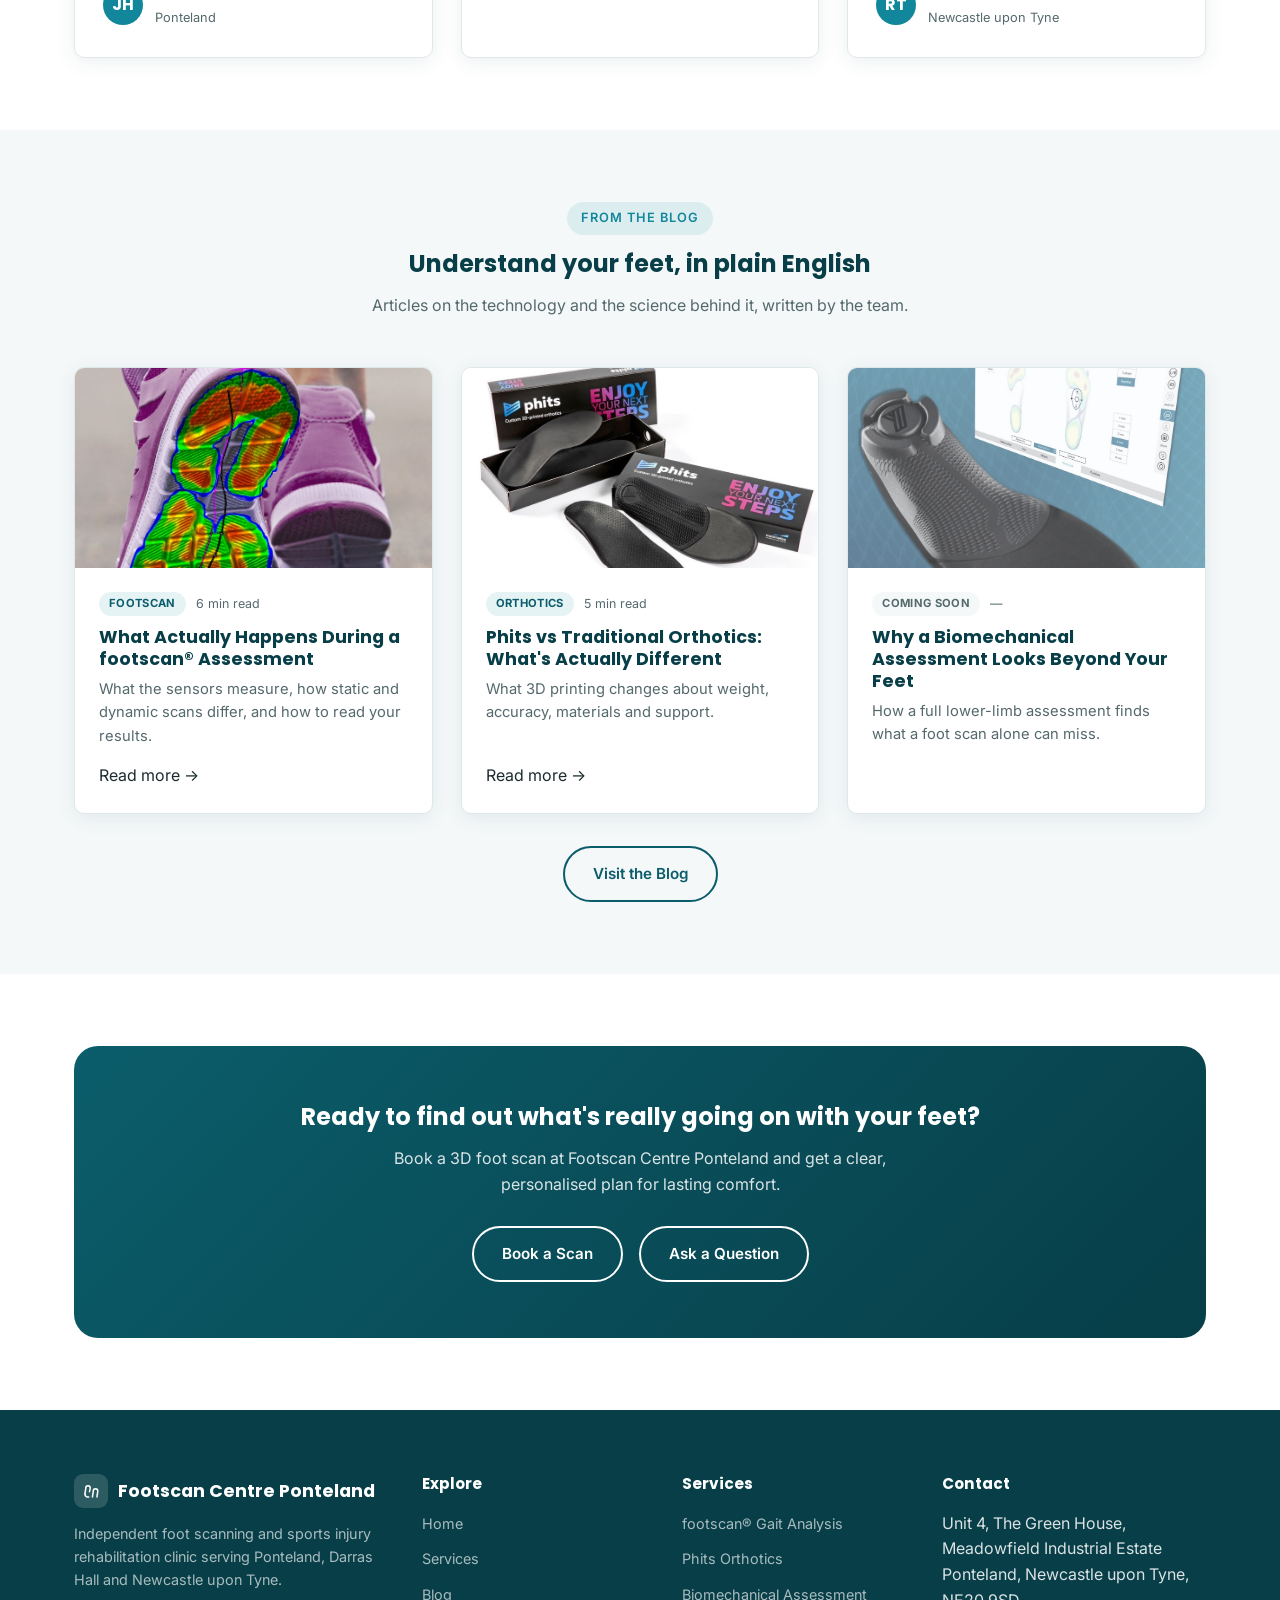
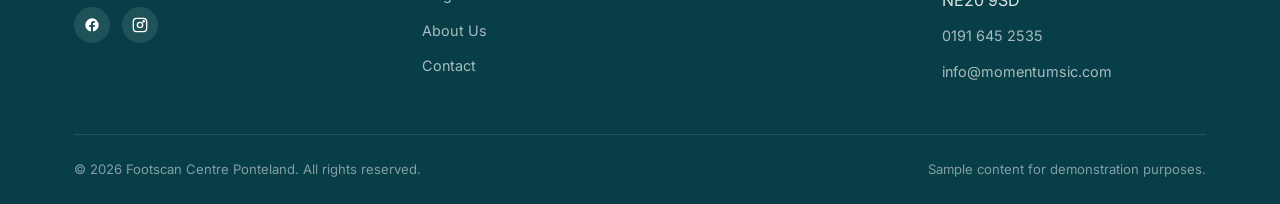
==== commit b9d206ec: "Add a Blog section Adds a blog listing page (blog.html) plus two full example articles grounded in t" ====
--- a/index.html
+++ b/index.html
@@ -27,6 +27,7 @@
     <ul class="nav-links">
       <li><a href="index.html">Home</a></li>
       <li><a href="services.html">Services</a></li>
+      <li><a href="blog.html">Blog</a></li>
       <li><a href="about.html">About</a></li>
       <li><a href="contact.html">Contact</a></li>
     </ul>
@@ -243,6 +244,67 @@
     </div>
   </section>
 
+  <!-- Blog teaser -->
+  <section class="section-alt">
+    <div class="container">
+      <div class="section-header">
+        <span class="eyebrow">From the blog</span>
+        <h2>Understand your feet, in plain English</h2>
+        <p>Articles on the technology and the science behind it, written by the team.</p>
+      </div>
+      <div class="grid-3">
+
+        <article class="blog-card">
+          <div class="blog-card-photo">
+            <img src="images/footscan-shoe.jpg" alt="footscan® pressure map on the sole of a running shoe" loading="lazy">
+          </div>
+          <div class="blog-card-body">
+            <div class="blog-meta">
+              <span class="blog-category">Footscan</span>
+              <span>6 min read</span>
+            </div>
+            <h3>What Actually Happens During a footscan® Assessment</h3>
+            <p>What the sensors measure, how static and dynamic scans differ, and how to read your results.</p>
+            <a href="blog-footscan-assessment.html" class="card-link">Read more →</a>
+          </div>
+        </article>
+
+        <article class="blog-card">
+          <div class="blog-card-photo">
+            <img src="images/phits-orthotics.jpg" alt="Phits 3D-printed orthotic insoles" loading="lazy">
+          </div>
+          <div class="blog-card-body">
+            <div class="blog-meta">
+              <span class="blog-category">Orthotics</span>
+              <span>5 min read</span>
+            </div>
+            <h3>Phits vs Traditional Orthotics: What's Actually Different</h3>
+            <p>What 3D printing changes about weight, accuracy, materials and support.</p>
+            <a href="blog-phits-vs-traditional-orthotics.html" class="card-link">Read more →</a>
+          </div>
+        </article>
+
+        <article class="blog-card coming-soon">
+          <div class="blog-card-photo">
+            <img src="images/phits-device.jpg" alt="Phits+ biomechanical assessment device" loading="lazy">
+          </div>
+          <div class="blog-card-body">
+            <div class="blog-meta">
+              <span class="blog-category soon">Coming soon</span>
+              <span>—</span>
+            </div>
+            <h3>Why a Biomechanical Assessment Looks Beyond Your Feet</h3>
+            <p>How a full lower-limb assessment finds what a foot scan alone can miss.</p>
+          </div>
+        </article>
+
+      </div>
+      <div class="text-center" style="margin-top: 32px;">
+        <a href="blog.html" class="btn btn-outline-dark">Visit the Blog</a>
+      </div>
+    </div>
+  </section>
+
   <!-- CTA band -->
   <section>
     <div class="container">
@@ -280,6 +342,7 @@
         <ul>
           <li><a href="index.html">Home</a></li>
           <li><a href="services.html">Services</a></li>
+          <li><a href="blog.html">Blog</a></li>
           <li><a href="about.html">About Us</a></li>
           <li><a href="contact.html">Contact</a></li>
         </ul>
--- a/css/style.css
+++ b/css/style.css
@@ -505,6 +505,20 @@
   height: auto;
 }
 
+.split-media-photo {
+  padding: 0;
+  overflow: hidden;
+  background: #fff;
+}
+
+.split-media-photo img {
+  width: 100%;
+  height: 100%;
+  min-height: 320px;
+  object-fit: cover;
+  display: block;
+}
+
 .check-list {
   list-style: none;
   margin: 0;
@@ -730,6 +744,22 @@
 .partner-callout .btn-sm {
   padding: 10px 18px;
   font-size: 0.88rem;
+}
+
+/* ---- Booking widget embed ---- */
+.booking-embed {
+  border-radius: var(--radius);
+  overflow: hidden;
+  border: 1px solid var(--color-border);
+  box-shadow: var(--shadow);
+  background: #fff;
+}
+
+.booking-embed iframe {
+  /* width/height/border are set inline by Rehab Guru's embed code
+     (and height is kept in sync at runtime via postMessage) — only
+     override what their inline style doesn't cover. */
+  display: block;
 }
 
 /* ---- Contact / Booking ---- */
@@ -871,6 +901,185 @@
 
 .form-success.visible {
   display: block;
+}
+
+/* ---- Blog ---- */
+.blog-card {
+  background: #fff;
+  border: 1px solid var(--color-border);
+  border-radius: var(--radius);
+  overflow: hidden;
+  box-shadow: var(--shadow);
+  display: flex;
+  flex-direction: column;
+  transition: transform 0.2s ease, box-shadow 0.2s ease;
+}
+
+.blog-card:hover {
+  transform: translateY(-4px);
+  box-shadow: var(--shadow-hover);
+}
+
+.blog-card-photo {
+  height: 200px;
+  overflow: hidden;
+  background: var(--color-bg-alt);
+}
+
+.blog-card-photo img {
+  width: 100%;
+  height: 100%;
+  object-fit: cover;
+  display: block;
+}
+
+.blog-card.coming-soon .blog-card-photo img {
+  filter: grayscale(60%);
+  opacity: 0.75;
+}
+
+.blog-card-body {
+  padding: 24px;
+  display: flex;
+  flex-direction: column;
+  flex: 1;
+}
+
+.blog-meta {
+  display: flex;
+  align-items: center;
+  gap: 10px;
+  margin-bottom: 10px;
+  font-size: 0.78rem;
+  color: var(--color-text-muted);
+}
+
+.blog-category {
+  background: rgba(18, 135, 155, 0.1);
+  color: var(--color-primary);
+  padding: 3px 10px;
+  border-radius: 999px;
+  font-weight: 700;
+  font-size: 0.7rem;
+  text-transform: uppercase;
+  letter-spacing: 0.03em;
+}
+
+.blog-category.soon {
+  background: var(--color-bg-alt);
+  color: var(--color-text-muted);
+}
+
+.blog-card-body h3 {
+  font-size: 1.1rem;
+  margin-bottom: 8px;
+}
+
+.blog-card-body p {
+  color: var(--color-text-muted);
+  font-size: 0.92rem;
+  flex: 1;
+}
+
+/* ---- Blog article ---- */
+.article-hero {
+  background: linear-gradient(160deg, var(--color-primary), var(--color-primary-dark));
+  color: #fff;
+  padding: 64px 0 48px;
+}
+
+.article-hero .breadcrumb,
+.article-hero .blog-meta {
+  color: rgba(255, 255, 255, 0.75);
+}
+
+.article-hero .blog-category {
+  background: rgba(255, 255, 255, 0.15);
+  color: #fff;
+}
+
+.article-hero h1 {
+  color: #fff;
+  font-size: clamp(1.7rem, 3.4vw, 2.4rem);
+  max-width: 32ch;
+}
+
+.article-photo {
+  margin: -48px auto 0;
+  max-width: 860px;
+  border-radius: var(--radius);
+  overflow: hidden;
+  box-shadow: var(--shadow-hover);
+  position: relative;
+  z-index: 1;
+}
+
+.article-photo img {
+  width: 100%;
+  display: block;
+  max-height: 420px;
+  object-fit: cover;
+}
+
+.article-body {
+  max-width: 700px;
+  margin: 0 auto;
+}
+
+.article-body p {
+  color: var(--color-text);
+  font-size: 1.02rem;
+  line-height: 1.75;
+}
+
+.article-body h2 {
+  font-size: 1.4rem;
+  margin-top: 1.6em;
+}
+
+.article-body ul {
+  color: var(--color-text);
+  padding-left: 1.2em;
+  margin-bottom: 1.4em;
+}
+
+.article-body li {
+  margin-bottom: 0.5em;
+  line-height: 1.6;
+}
+
+.article-author {
+  display: flex;
+  align-items: center;
+  gap: 14px;
+  margin-top: 40px;
+  padding-top: 28px;
+  border-top: 1px solid var(--color-border);
+}
+
+.article-author .team-photo-mini {
+  width: 52px;
+  height: 52px;
+  border-radius: 50%;
+  overflow: hidden;
+  flex-shrink: 0;
+}
+
+.article-author .team-photo-mini img {
+  width: 100%;
+  height: 100%;
+  object-fit: cover;
+  display: block;
+}
+
+.article-author strong {
+  display: block;
+  font-size: 0.95rem;
+}
+
+.article-author span {
+  font-size: 0.85rem;
+  color: var(--color-text-muted);
 }
 
 /* ---- Team ---- */
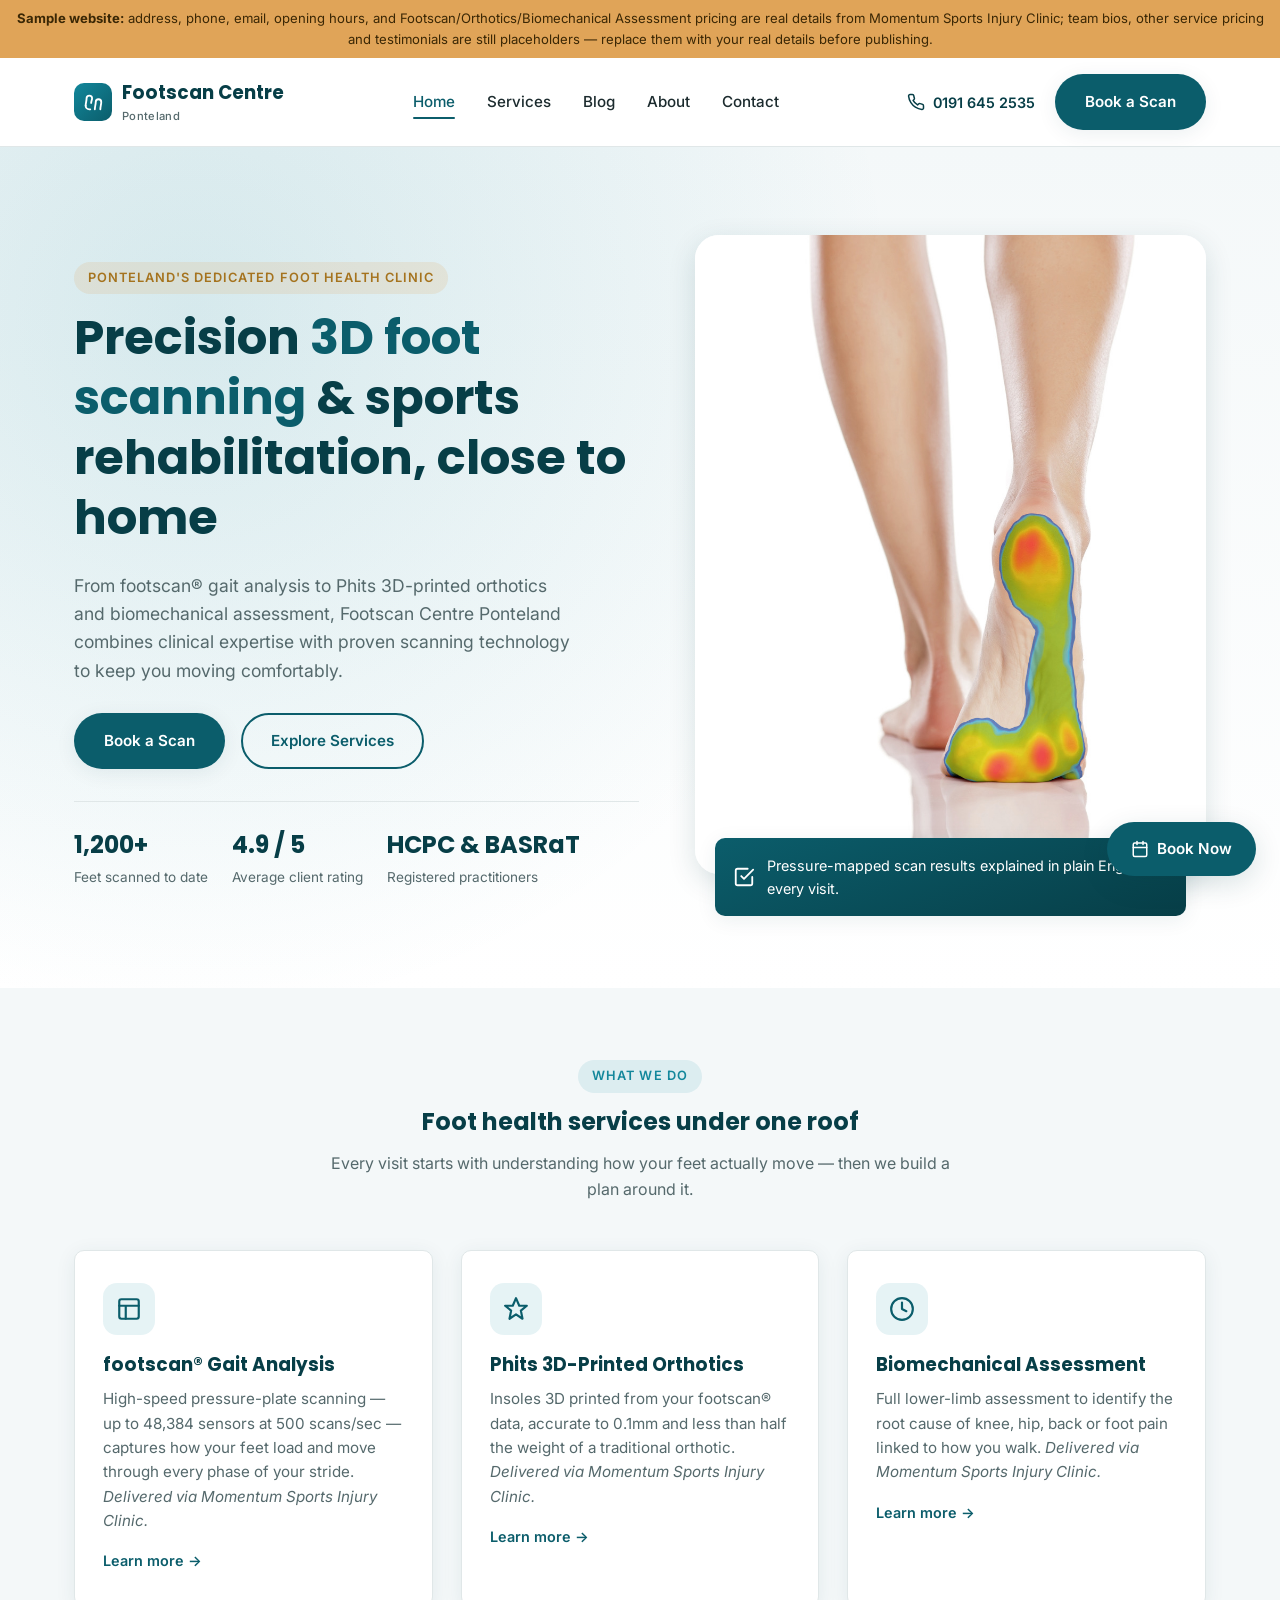
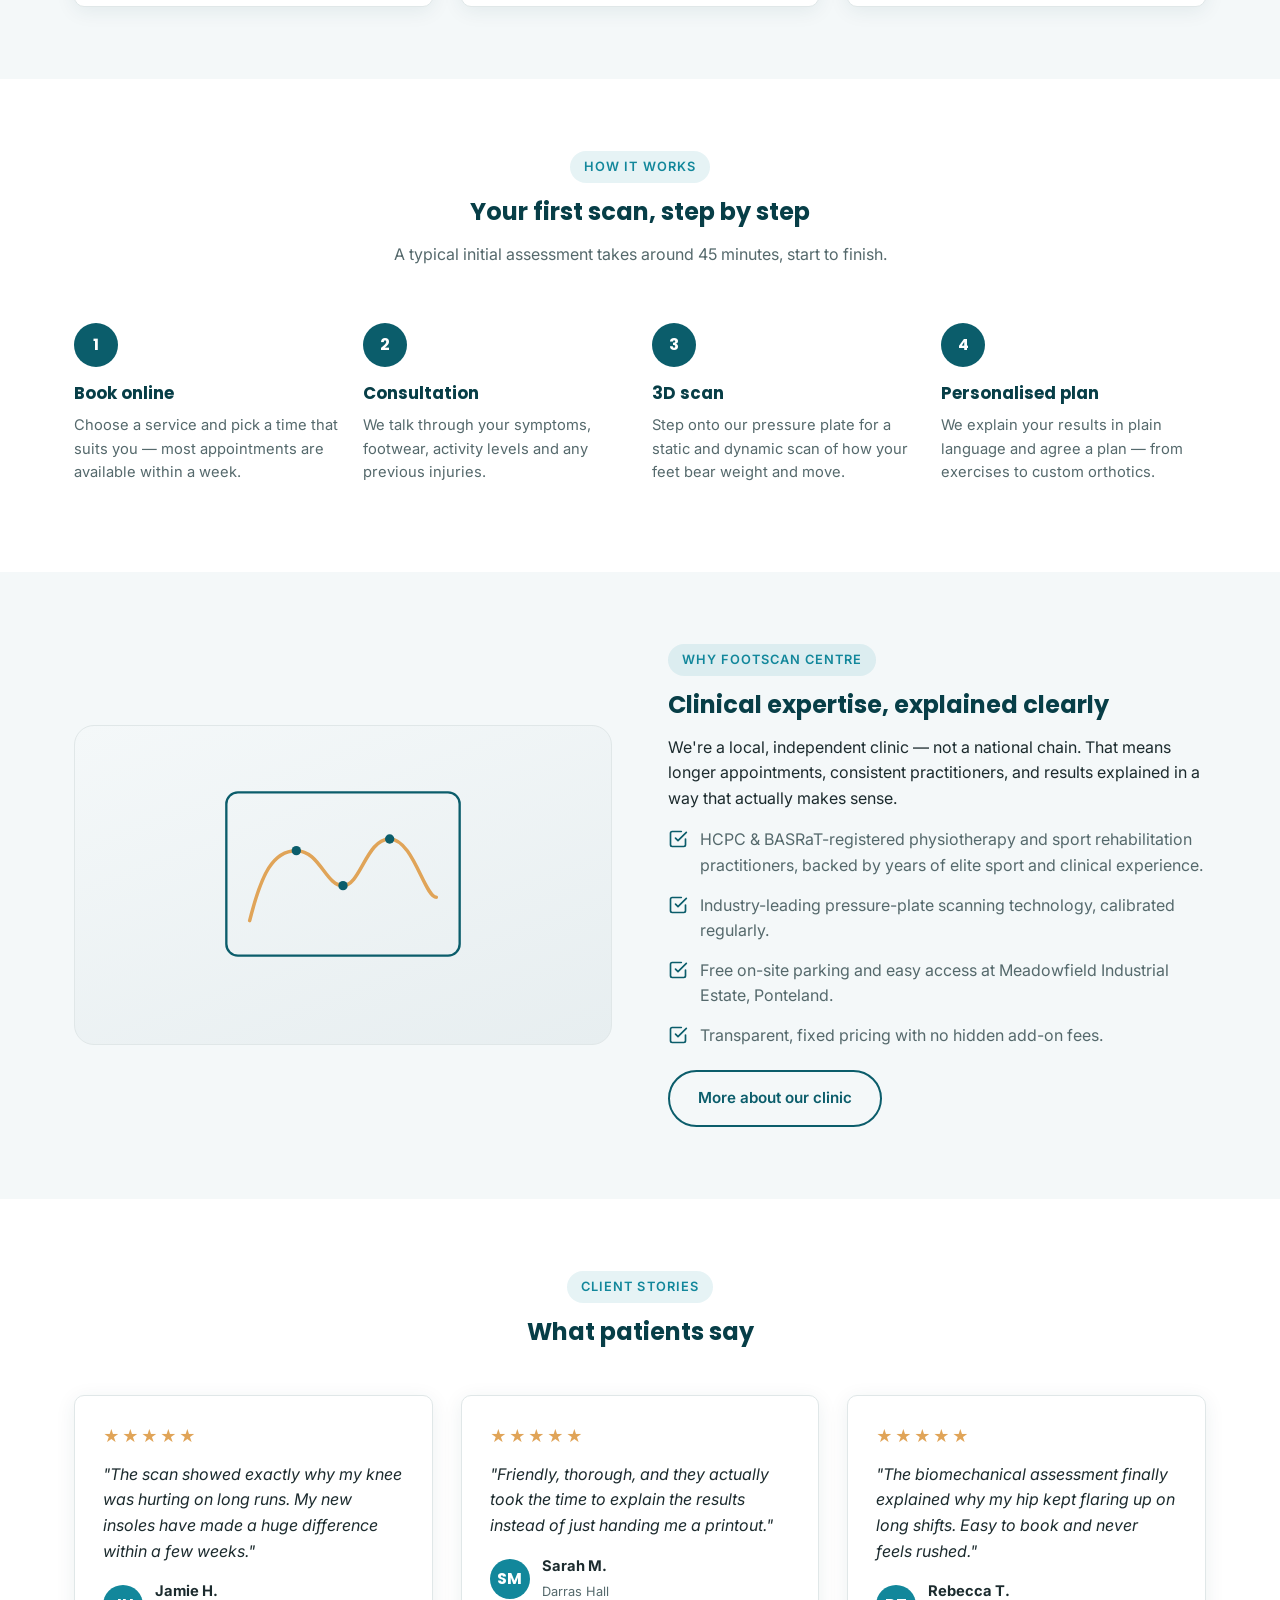
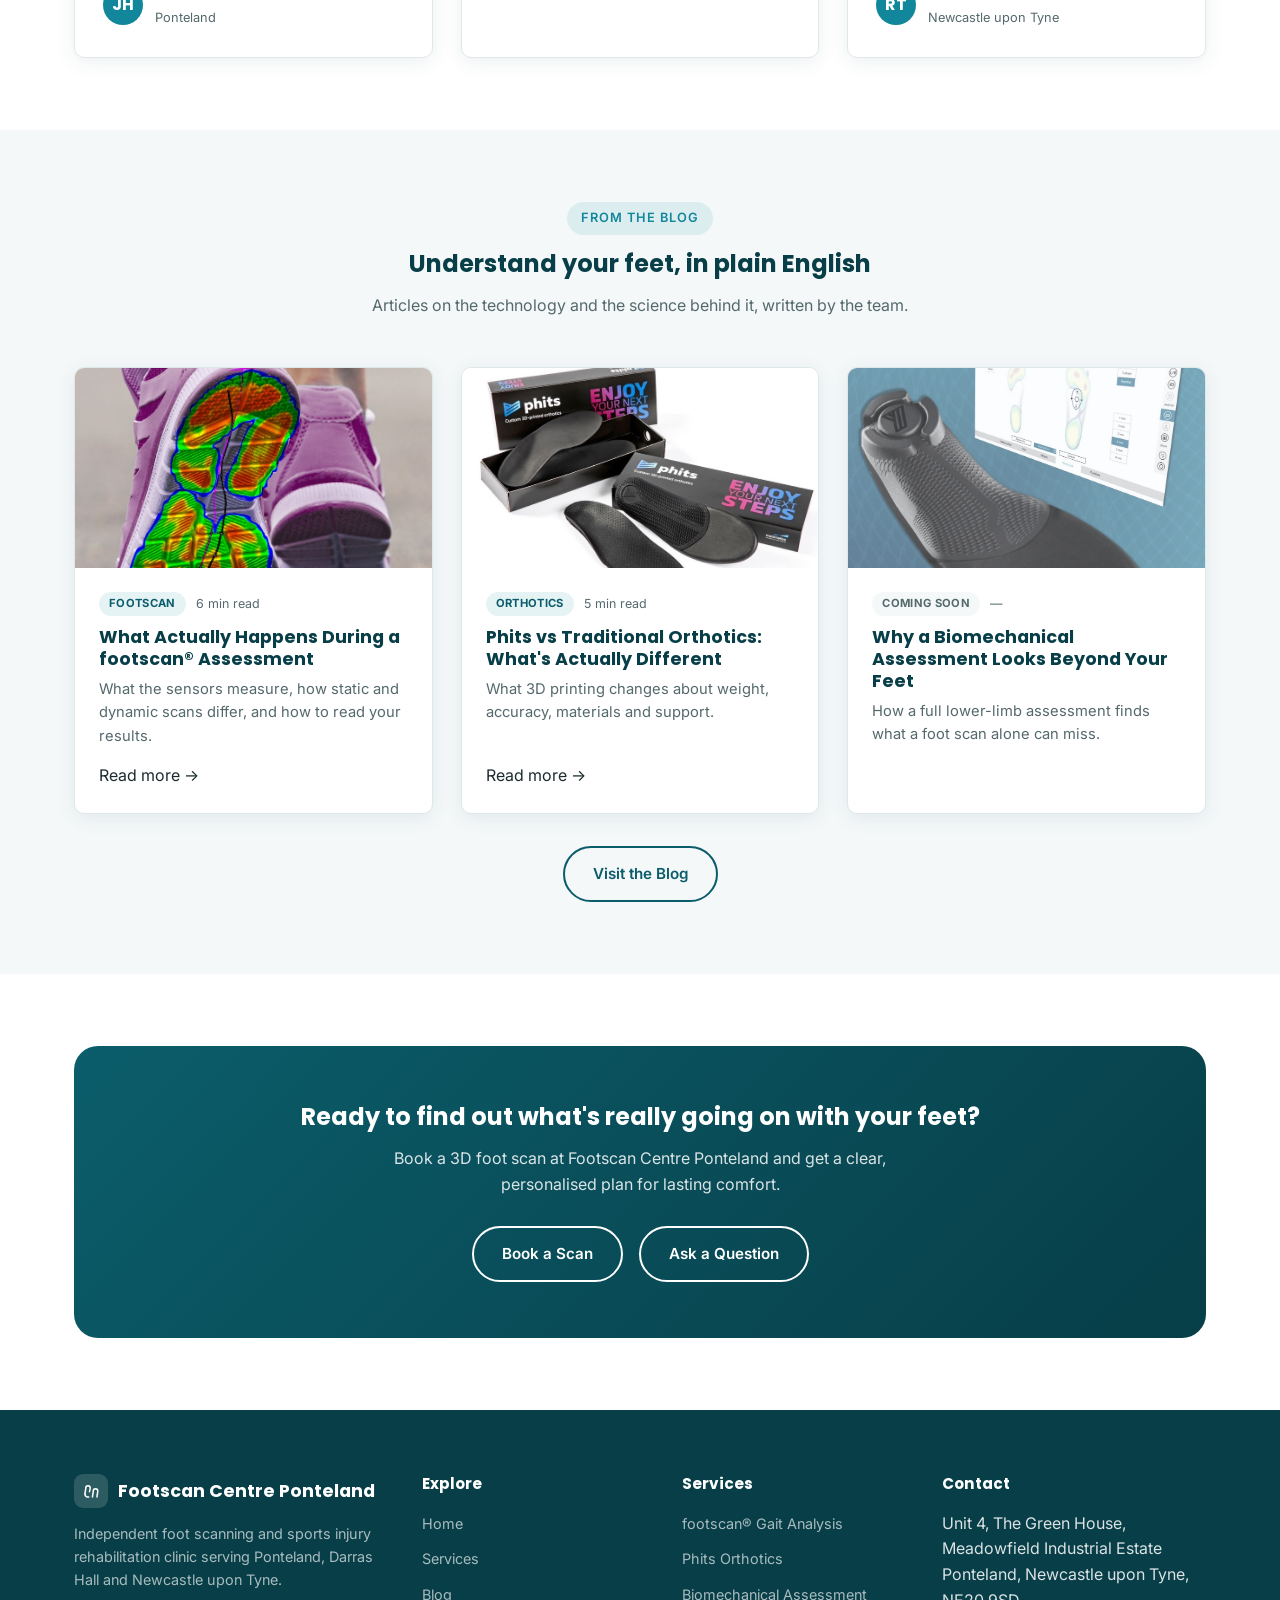
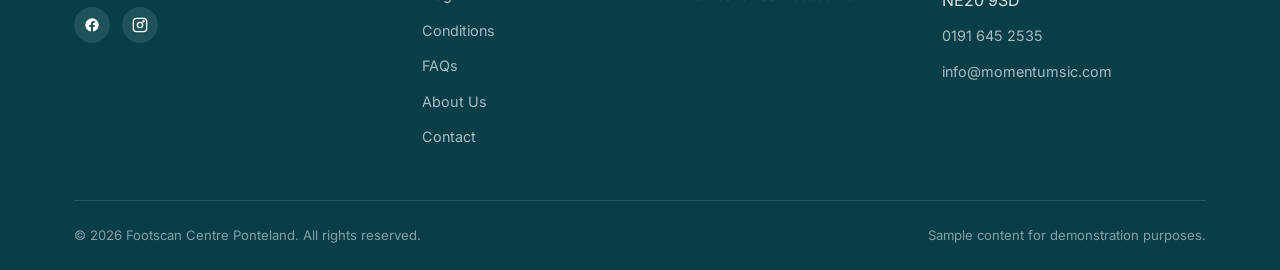
==== commit e4f4fcd4: "Implement SEO audit recommendations sitewide - Add robots.txt and sitemap.xml - Add canonical links," ====
--- a/index.html
+++ b/index.html
@@ -3,12 +3,94 @@
 <head>
 <meta charset="UTF-8">
 <meta name="viewport" content="width=device-width, initial-scale=1.0">
-<title>Footscan Centre Ponteland | footscan® Gait Analysis &amp; Phits Orthotics</title>
+<title>Footscan Centre Ponteland | Gait Analysis &amp; Orthotics</title>
 <meta name="description" content="Footscan Centre Ponteland offers footscan® gait analysis, Phits 3D-printed orthotics and biomechanical assessments in Ponteland, Newcastle upon Tyne.">
+<link rel="canonical" href="https://www.footscancentreponteland.co.uk/">
+<link rel="icon" type="image/svg+xml" href="favicon.svg">
+<meta property="og:type" content="website">
+<meta property="og:site_name" content="Footscan Centre Ponteland">
+<meta property="og:title" content="Footscan Centre Ponteland | Gait Analysis & Orthotics">
+<meta property="og:description" content="Footscan Centre Ponteland offers footscan® gait analysis, Phits 3D-printed orthotics and biomechanical assessments in Ponteland, Newcastle upon Tyne.">
+<meta property="og:url" content="https://www.footscancentreponteland.co.uk/">
+<meta property="og:image" content="https://www.footscancentreponteland.co.uk/images/footscan-hero.jpg">
+<meta property="og:locale" content="en_GB">
+<meta name="twitter:card" content="summary_large_image">
+<meta name="twitter:title" content="Footscan Centre Ponteland | Gait Analysis & Orthotics">
+<meta name="twitter:description" content="Footscan Centre Ponteland offers footscan® gait analysis, Phits 3D-printed orthotics and biomechanical assessments in Ponteland, Newcastle upon Tyne.">
+<meta name="twitter:image" content="https://www.footscancentreponteland.co.uk/images/footscan-hero.jpg">
 <link rel="preconnect" href="https://fonts.googleapis.com">
 <link rel="preconnect" href="https://fonts.gstatic.com" crossorigin>
 <link href="https://fonts.googleapis.com/css2?family=Inter:wght@400;500;600;700&family=Poppins:wght@600;700&display=swap" rel="stylesheet">
 <link rel="stylesheet" href="css/style.css">
+<script type="application/ld+json">
+{
+  "@context": "https://schema.org",
+  "@type": "MedicalBusiness",
+  "name": "Footscan Centre Ponteland",
+  "description": "footscan® gait analysis, Phits 3D-printed orthotics and biomechanical assessments, delivered via Momentum Sports Injury Clinic in Ponteland, Newcastle upon Tyne.",
+  "url": "https://www.footscancentreponteland.co.uk/",
+  "telephone": "+441916452535",
+  "email": "info@momentumsic.com",
+  "priceRange": "££",
+  "address": {
+    "@type": "PostalAddress",
+    "streetAddress": "Unit 4, The Green House, Meadowfield Industrial Estate",
+    "addressLocality": "Ponteland",
+    "addressRegion": "Newcastle upon Tyne",
+    "postalCode": "NE20 9SD",
+    "addressCountry": "GB"
+  },
+  "areaServed": [
+    "Ponteland",
+    "Darras Hall",
+    "Newcastle upon Tyne"
+  ],
+  "openingHoursSpecification": [
+    {
+      "@type": "OpeningHoursSpecification",
+      "dayOfWeek": "Monday",
+      "opens": "07:00",
+      "closes": "20:00"
+    },
+    {
+      "@type": "OpeningHoursSpecification",
+      "dayOfWeek": "Tuesday",
+      "opens": "08:00",
+      "closes": "20:00"
+    },
+    {
+      "@type": "OpeningHoursSpecification",
+      "dayOfWeek": "Wednesday",
+      "opens": "08:00",
+      "closes": "16:00"
+    },
+    {
+      "@type": "OpeningHoursSpecification",
+      "dayOfWeek": "Thursday",
+      "opens": "07:00",
+      "closes": "20:00"
+    },
+    {
+      "@type": "OpeningHoursSpecification",
+      "dayOfWeek": "Friday",
+      "opens": "08:00",
+      "closes": "16:00"
+    }
+  ],
+  "employee": [
+    {
+      "@type": "Person",
+      "name": "Carl Bell",
+      "jobTitle": "Physiotherapy Manager, HCPC & CSP Reg."
+    },
+    {
+      "@type": "Person",
+      "name": "Kate Disley",
+      "jobTitle": "Sport Rehabilitator, BASRaT"
+    }
+  ]
+}
+</script>
 </head>
 <body>
 
@@ -343,6 +425,8 @@
           <li><a href="index.html">Home</a></li>
           <li><a href="services.html">Services</a></li>
           <li><a href="blog.html">Blog</a></li>
+          <li><a href="conditions.html">Conditions</a></li>
+          <li><a href="faq.html">FAQs</a></li>
           <li><a href="about.html">About Us</a></li>
           <li><a href="contact.html">Contact</a></li>
         </ul>
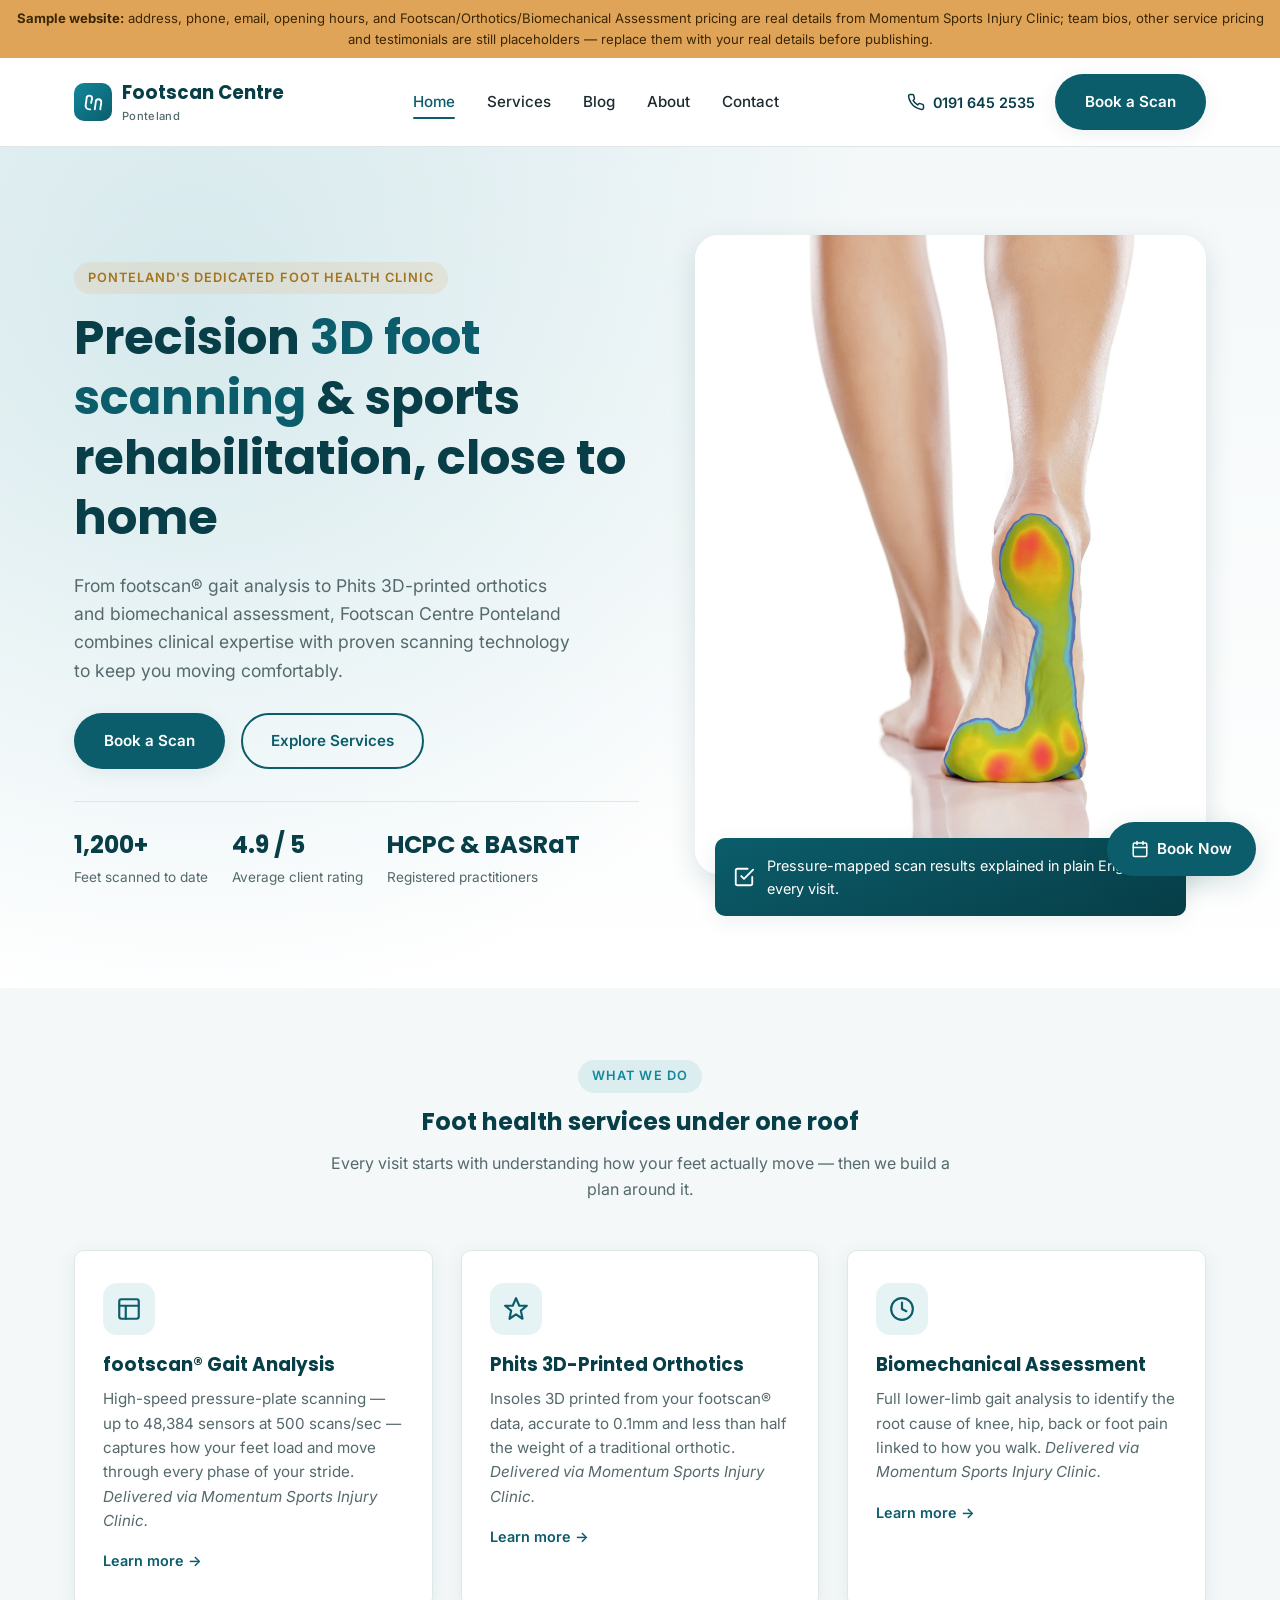
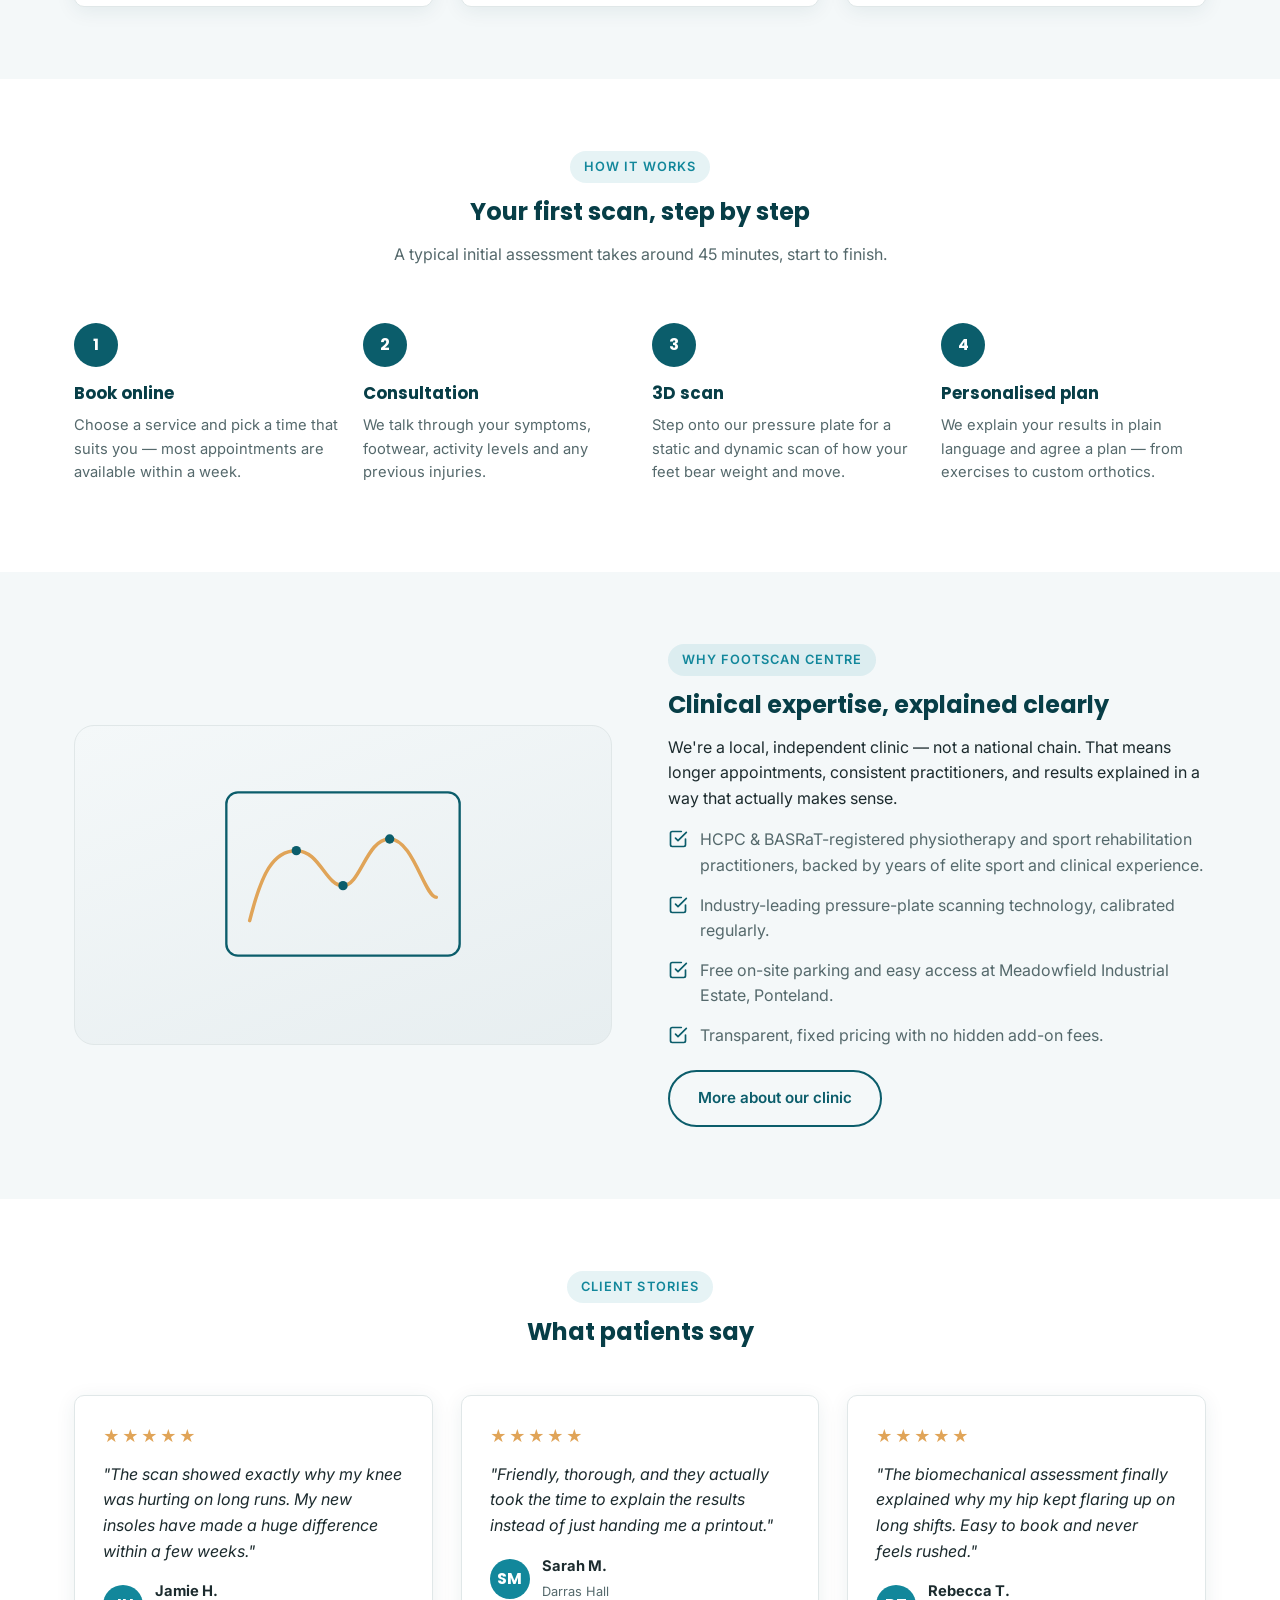
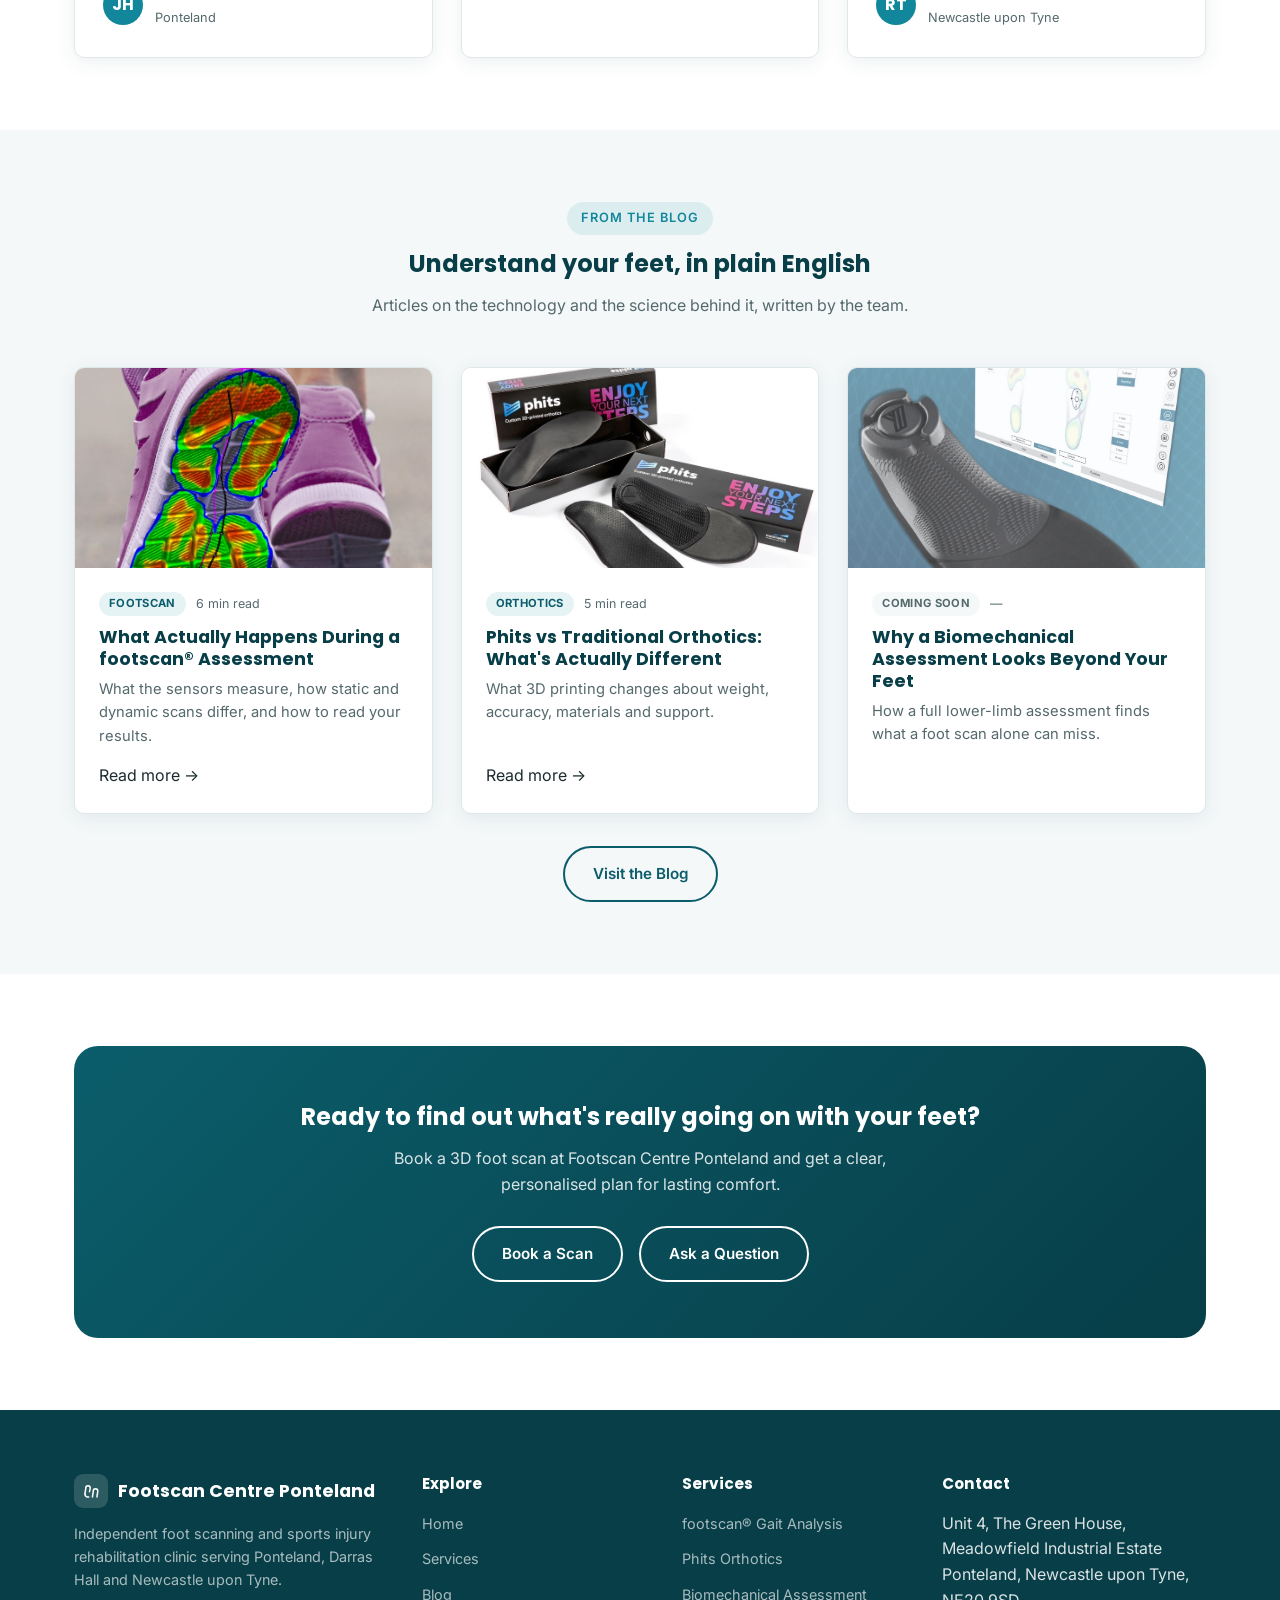
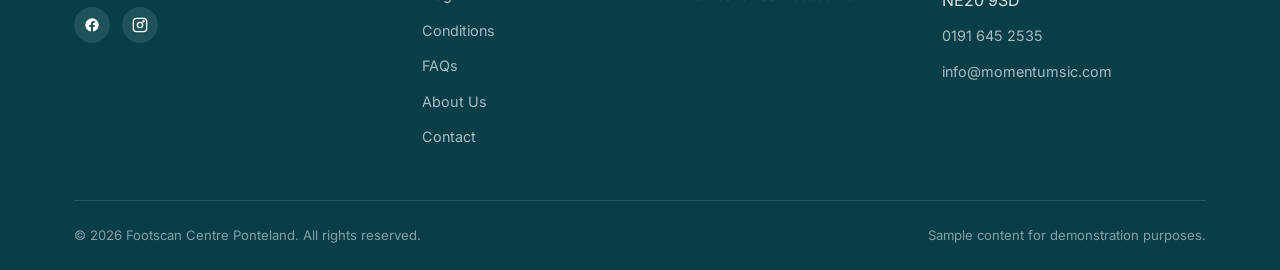
==== commit 720cea22: "Integrate "gait analysis" as the primary search term sitewide "Gait analysis" is searched far more t" ====
--- a/index.html
+++ b/index.html
@@ -199,7 +199,7 @@
             <svg viewBox="0 0 24 24" fill="none" stroke="currentColor" stroke-width="2" stroke-linecap="round" stroke-linejoin="round"><circle cx="12" cy="12" r="10"/><path d="M12 6v6l4 2"/></svg>
           </div>
           <h3>Biomechanical Assessment</h3>
-          <p>Full lower-limb assessment to identify the root cause of knee, hip, back or foot pain linked to how you walk. <em>Delivered via Momentum Sports Injury Clinic.</em></p>
+          <p>Full lower-limb gait analysis to identify the root cause of knee, hip, back or foot pain linked to how you walk. <em>Delivered via Momentum Sports Injury Clinic.</em></p>
           <a href="services.html#biomechanics" class="card-link">Learn more →</a>
         </div>
 
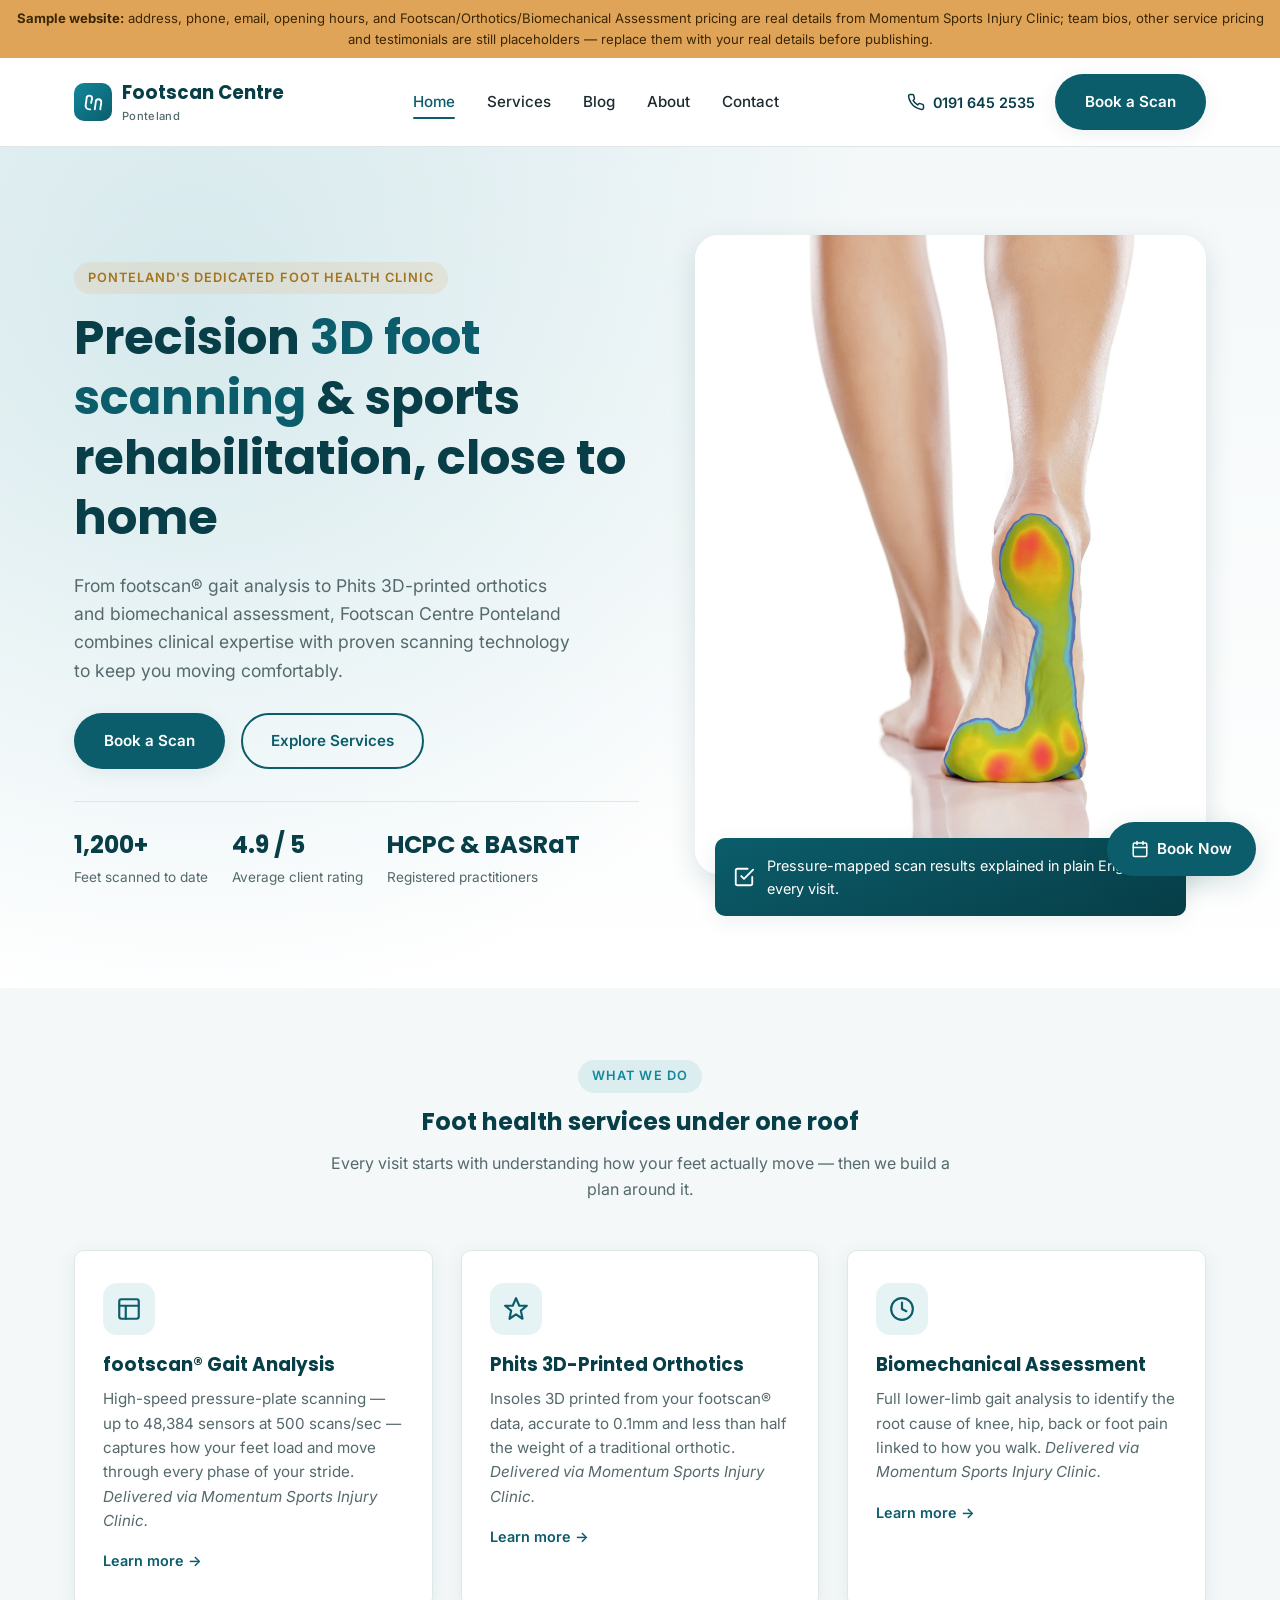
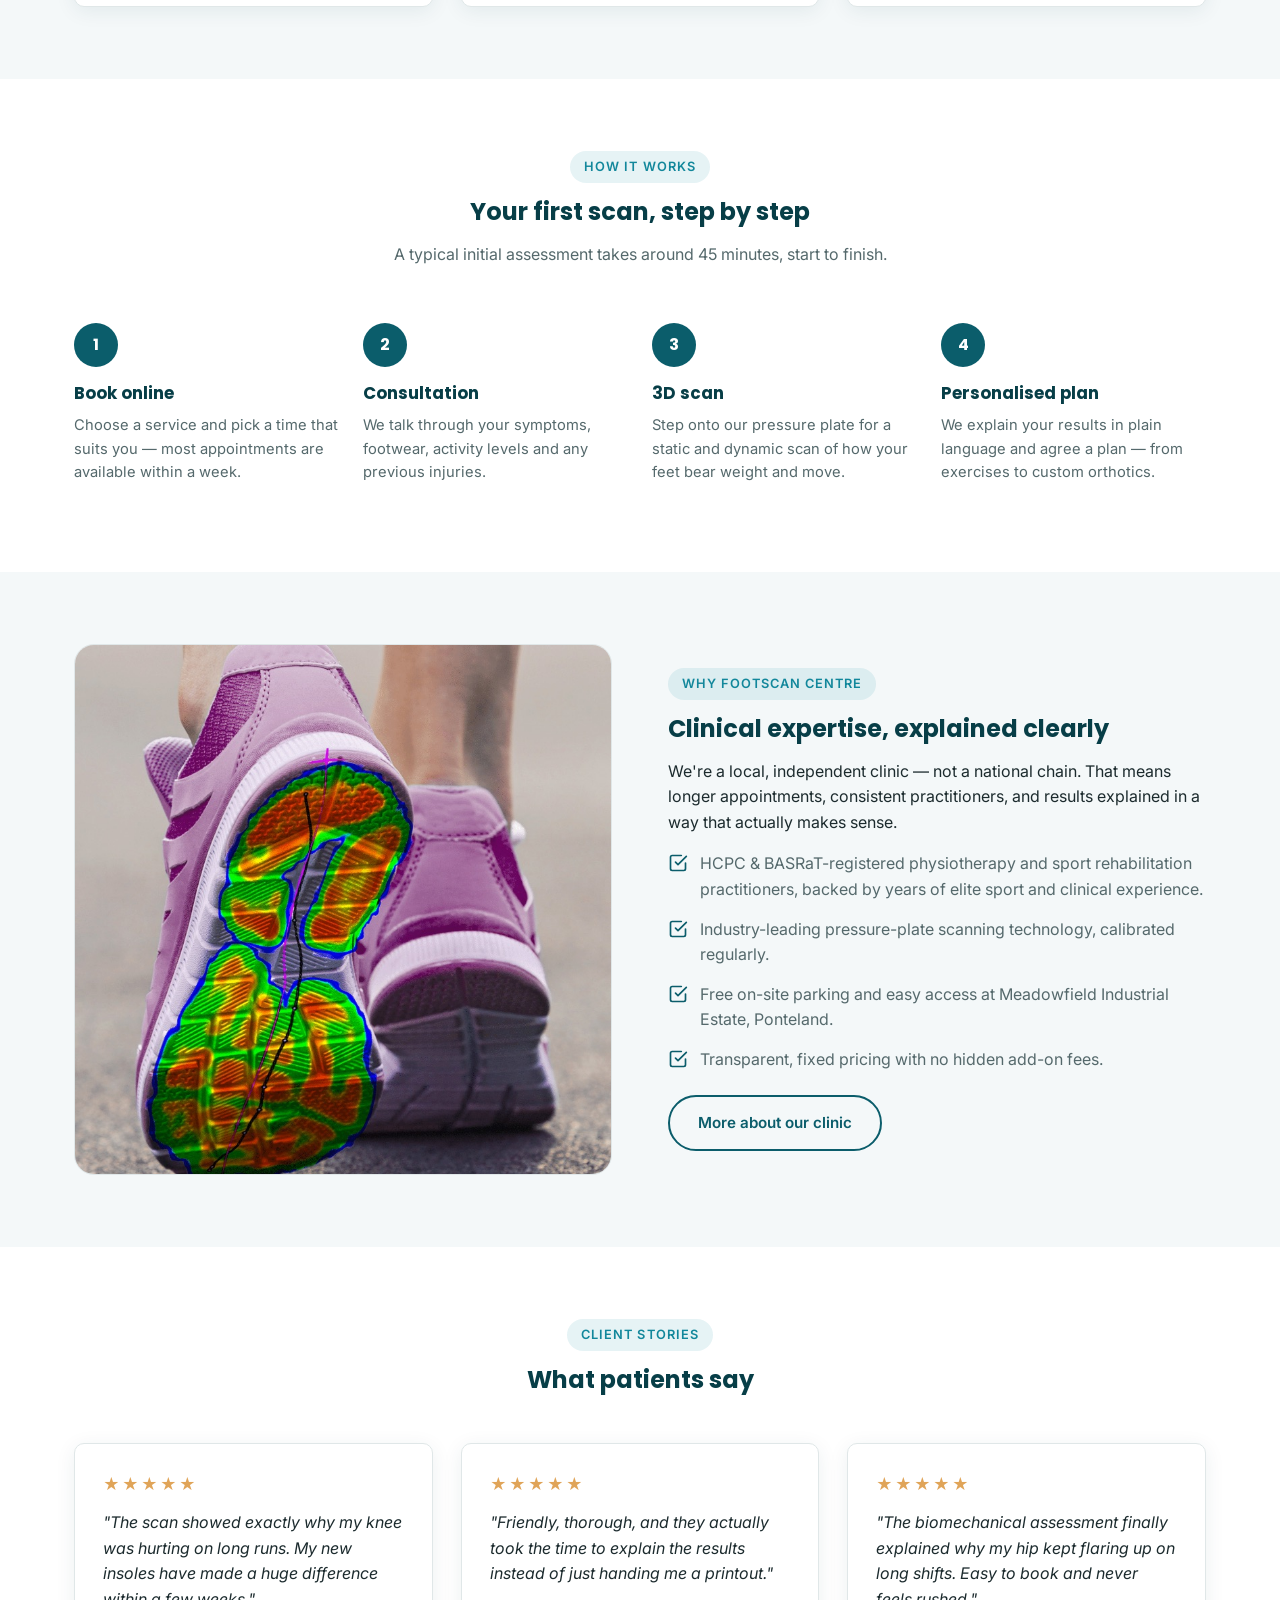
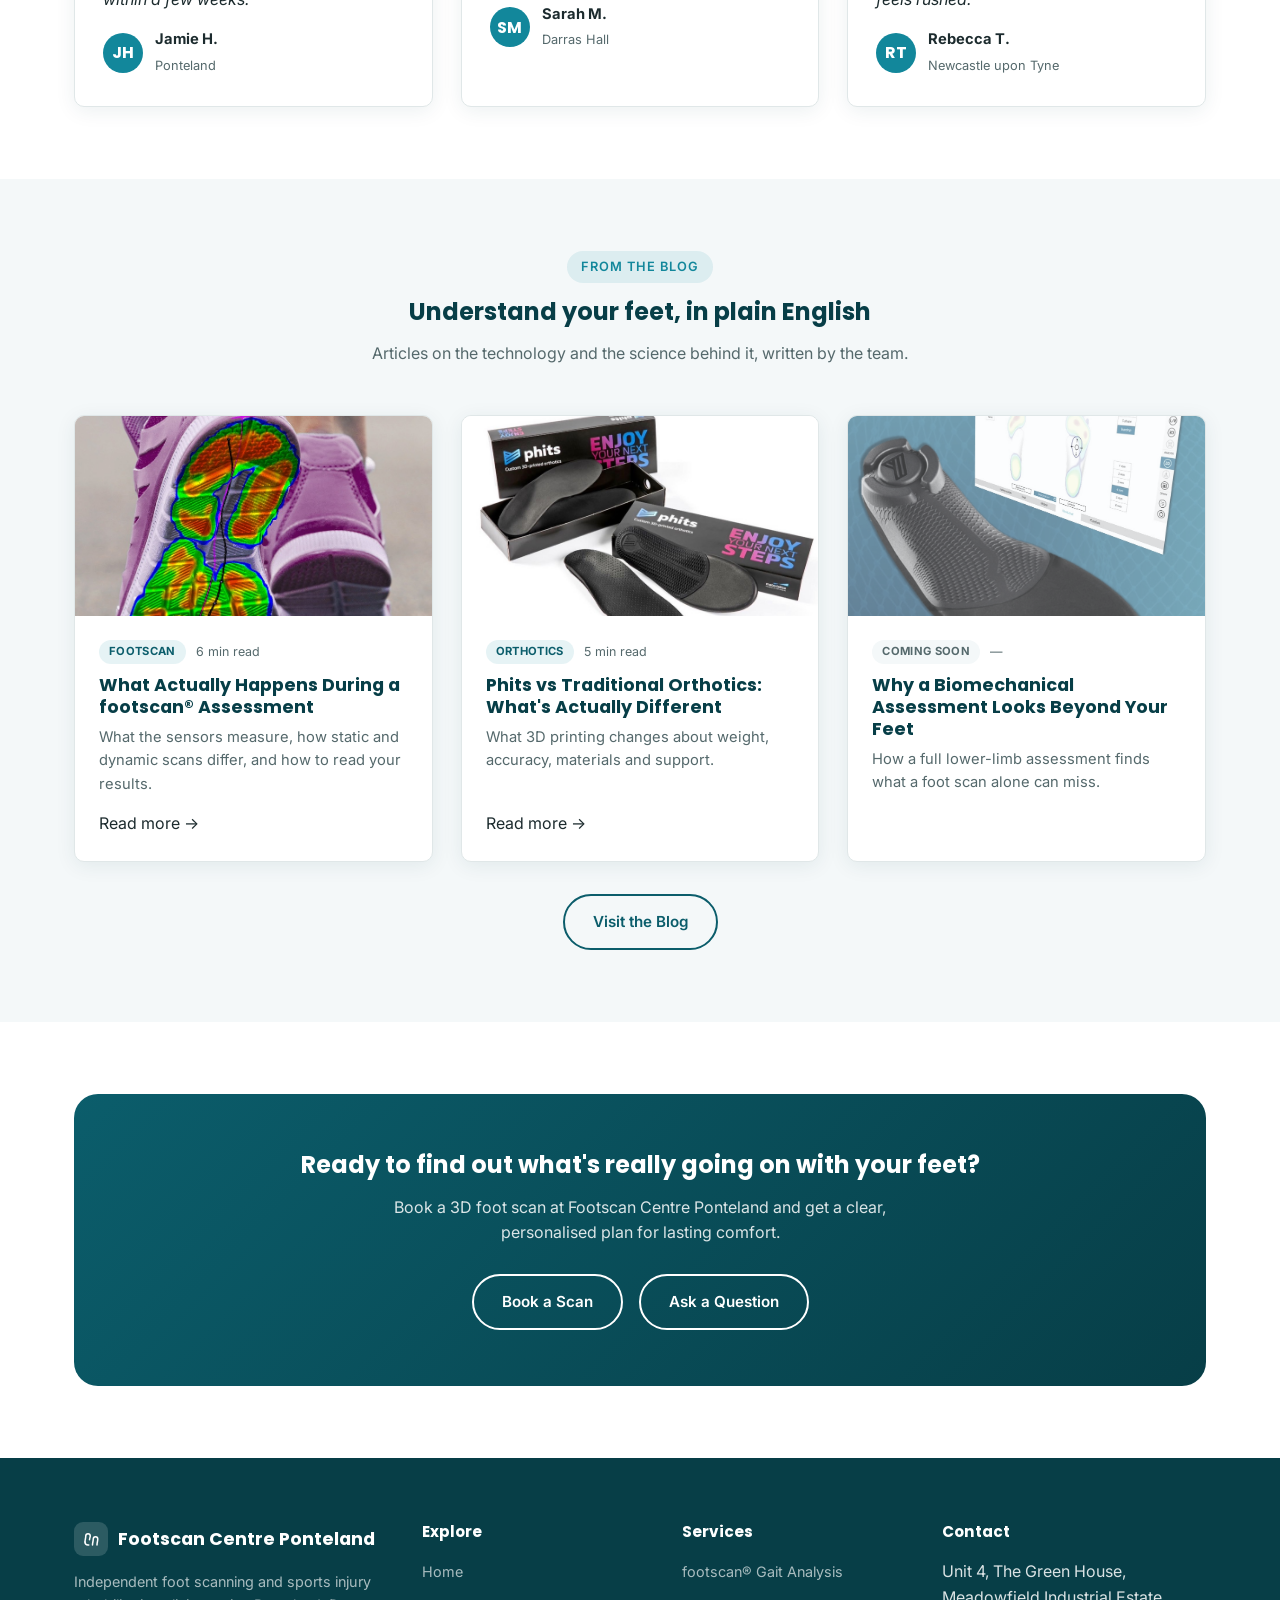
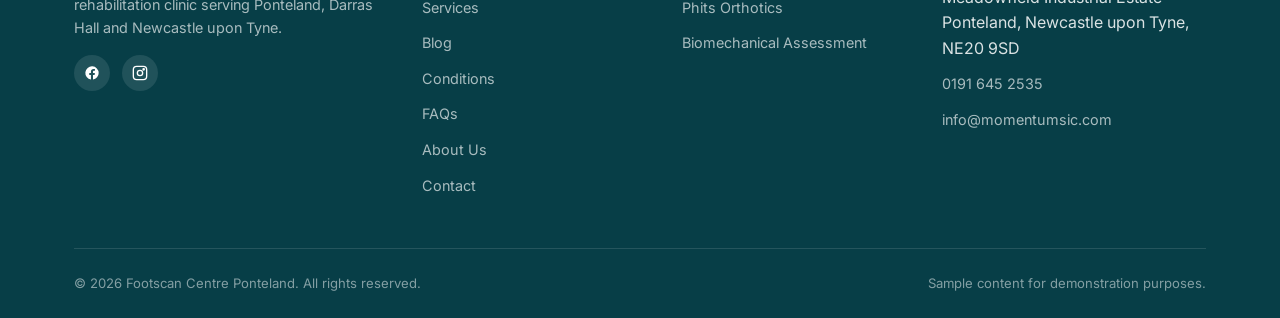
==== commit d8b705c0: "Replace homepage "Why Footscan Centre" placeholder illustration with a real photo The last remaining" ====
--- a/index.html
+++ b/index.html
@@ -244,14 +244,8 @@
   <section class="section-alt">
     <div class="container">
       <div class="split">
-        <div class="split-media">
-          <svg viewBox="0 0 240 200" fill="none" xmlns="http://www.w3.org/2000/svg">
-            <rect x="20" y="20" width="200" height="140" rx="10" stroke="#0b5d6b" stroke-width="2"/>
-            <path d="M40 130c10-40 20-60 40-60s25 30 40 30 20-40 40-40 30 50 40 50" stroke="#e0a458" stroke-width="3" stroke-linecap="round"/>
-            <circle cx="80" cy="70" r="4" fill="#0b5d6b"/>
-            <circle cx="120" cy="100" r="4" fill="#0b5d6b"/>
-            <circle cx="160" cy="60" r="4" fill="#0b5d6b"/>
-          </svg>
+        <div class="split-media split-media-photo">
+          <img src="images/footscan-shoe.jpg" alt="footscan® pressure map showing real-time weight distribution on the sole of a running shoe" loading="lazy">
         </div>
         <div>
           <span class="eyebrow">Why Footscan Centre</span>
--- a/css/style.css
+++ b/css/style.css
@@ -519,6 +519,15 @@
   display: block;
 }
 
+.split-media-duo {
+  display: grid;
+  grid-template-columns: 1fr 1fr;
+}
+
+.split-media-duo img {
+  min-height: 320px;
+}
+
 .check-list {
   list-style: none;
   margin: 0;
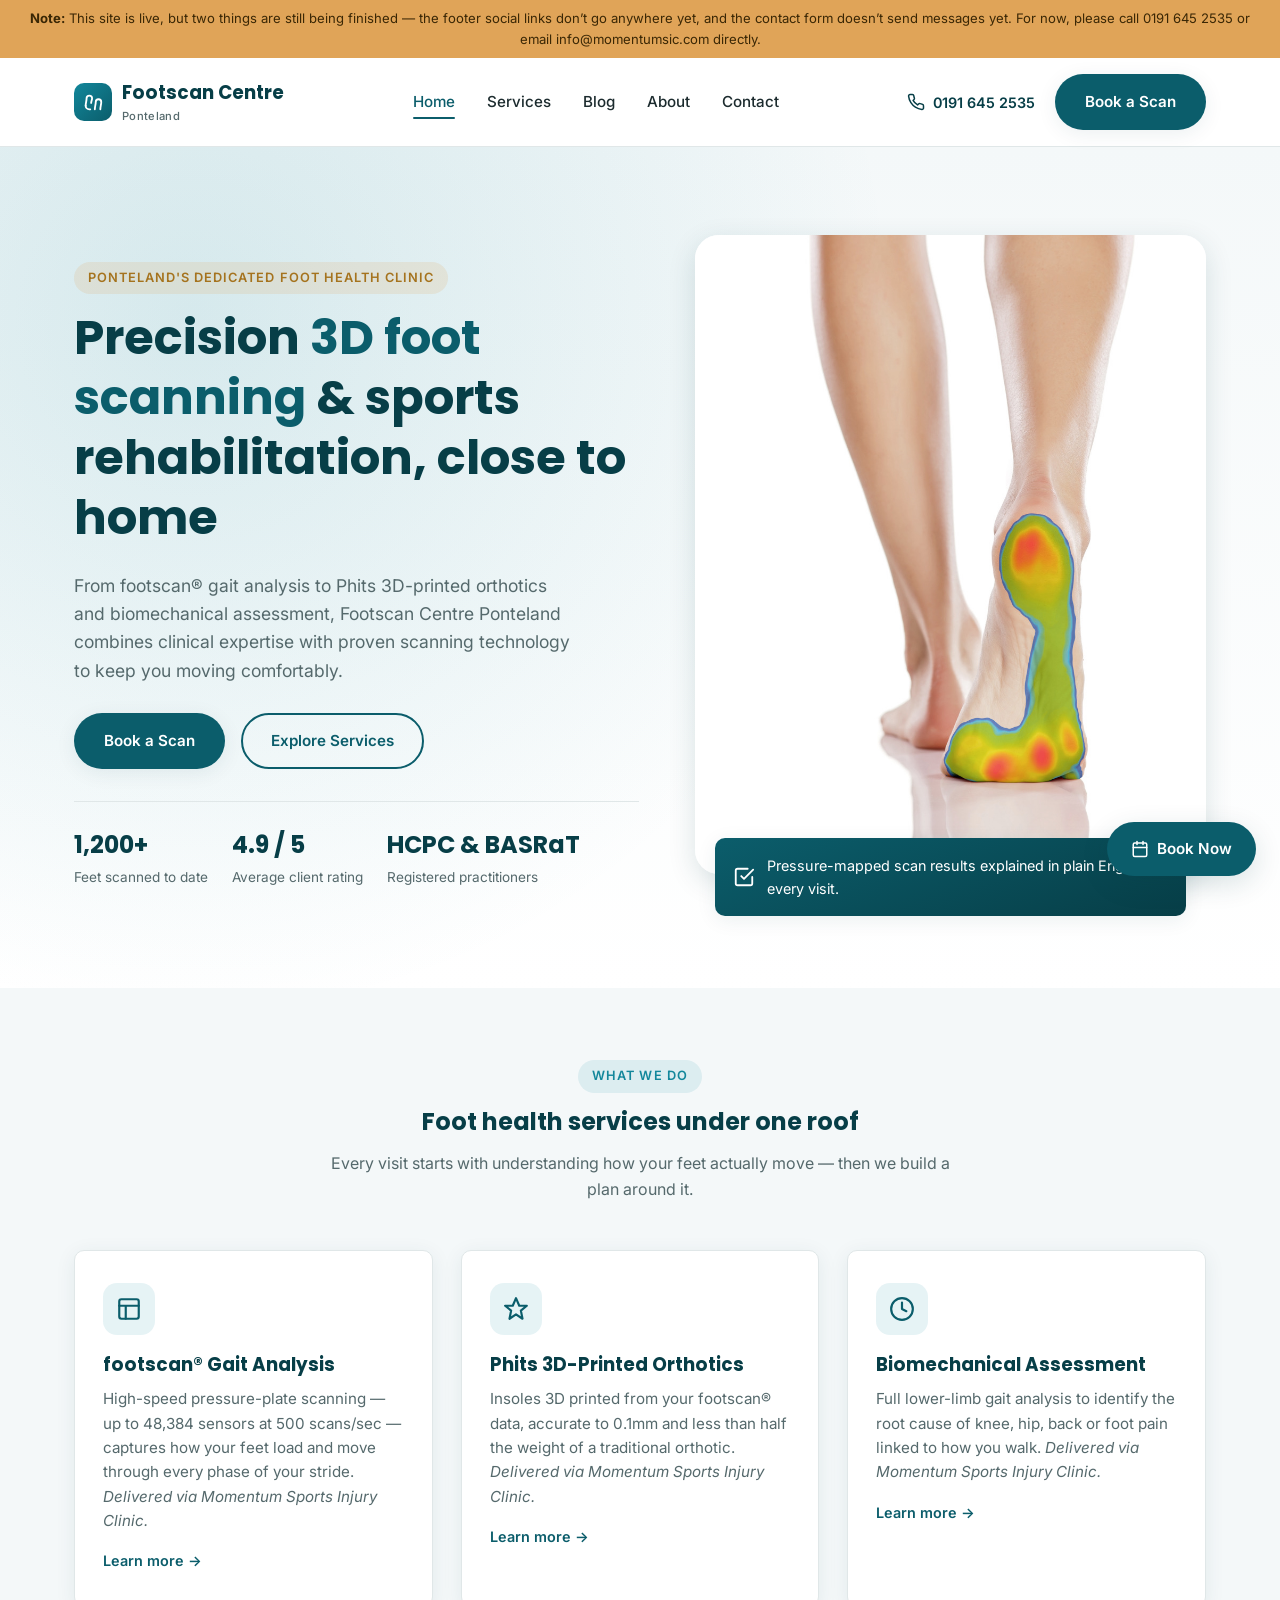
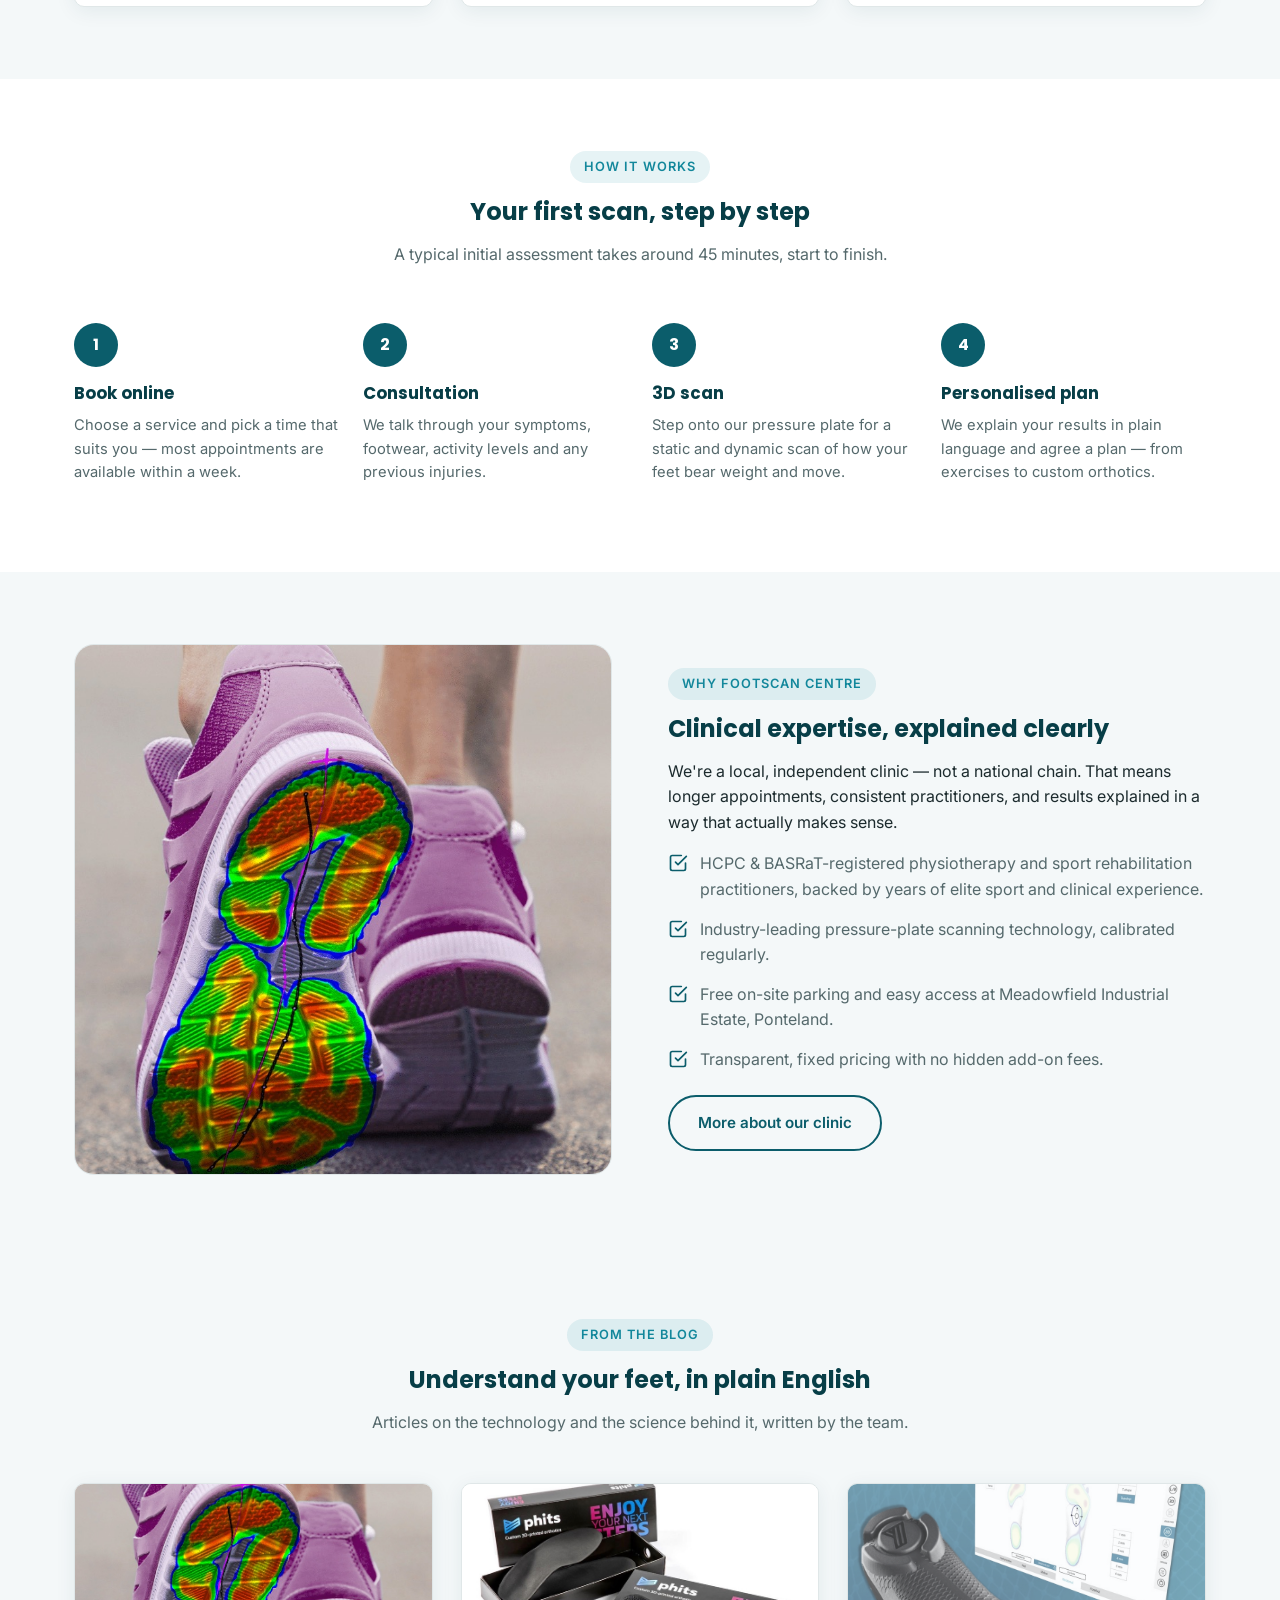
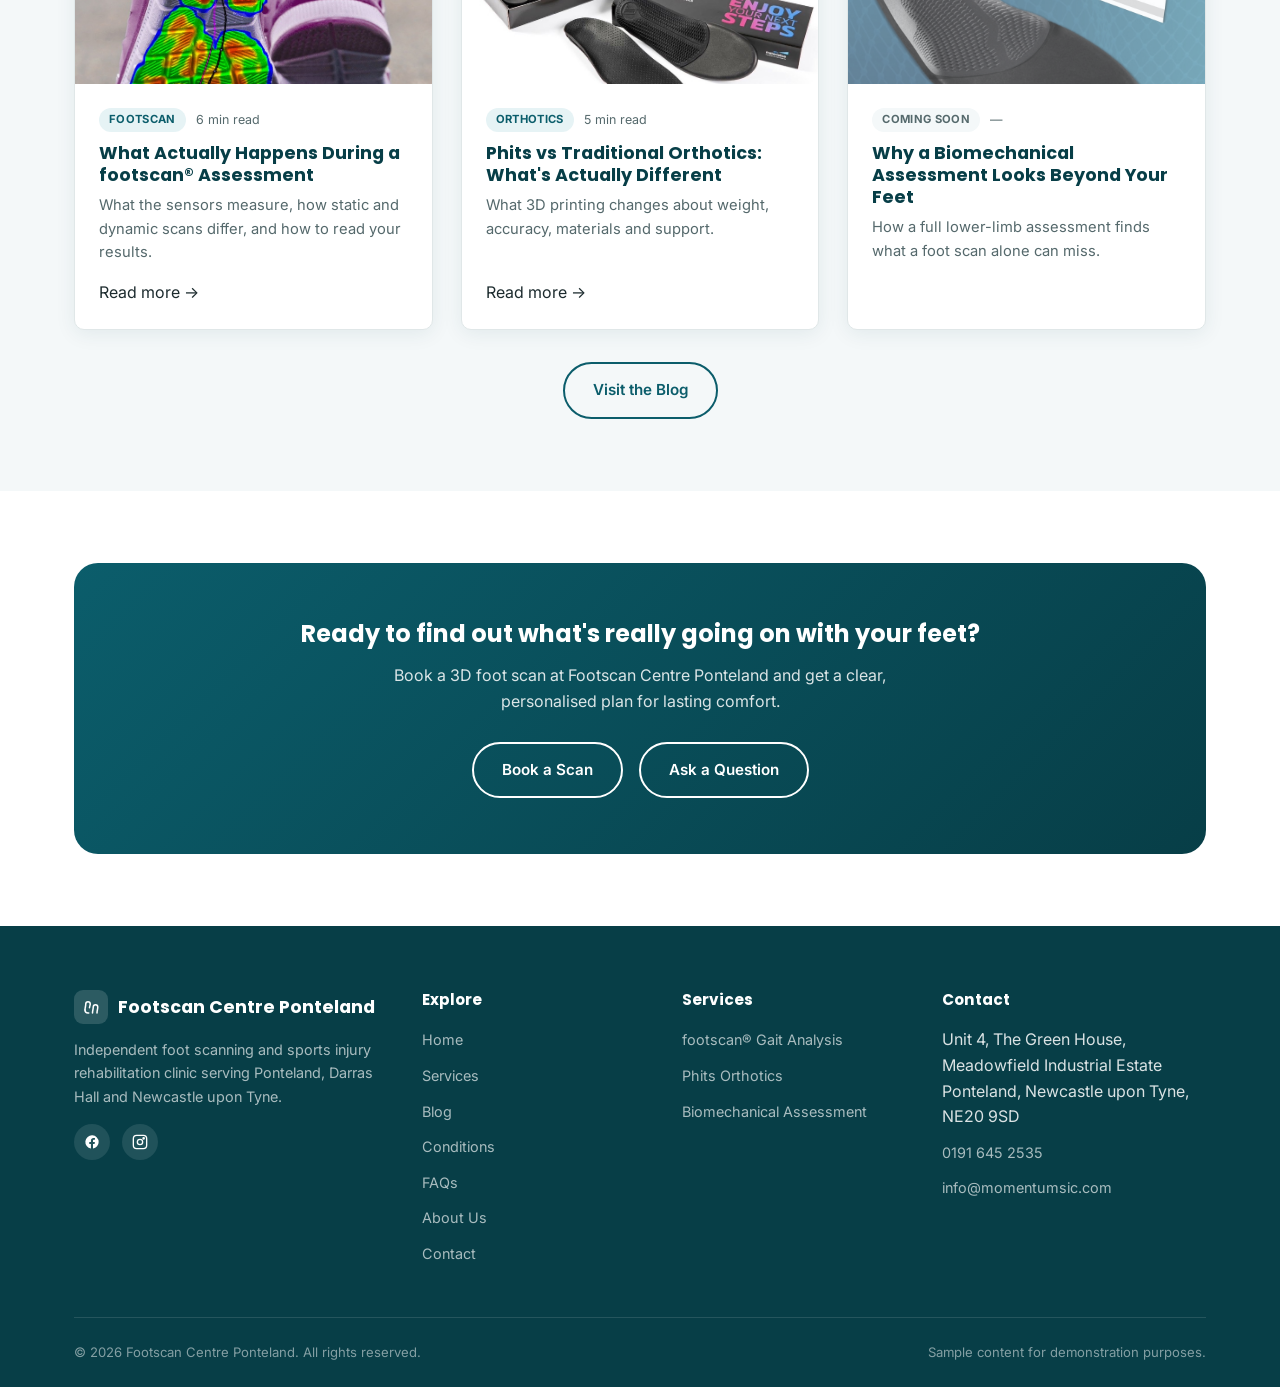
==== commit f396ad0c: "Prepare site for launch: remove fake testimonials, update status banner Ahead of going live on GitHu" ====
--- a/index.html
+++ b/index.html
@@ -95,7 +95,7 @@
 <body>
 
 <div class="demo-banner">
-  <strong>Sample website:</strong> address, phone, email, opening hours, and Footscan/Orthotics/Biomechanical Assessment pricing are real details from Momentum Sports Injury Clinic; team bios, other service pricing and testimonials are still placeholders — replace them with your real details before publishing.
+  <strong>Note:</strong> This site is live, but two things are still being finished — the footer social links don’t go anywhere yet, and the contact form doesn’t send messages yet. For now, please call <a href="tel:01916452535">0191 645 2535</a> or email <a href="mailto:info@momentumsic.com">info@momentumsic.com</a> directly.
 </div>
 
 <header class="site-header">
@@ -275,50 +275,6 @@
     </div>
   </section>
 
-  <!-- Testimonials -->
-  <section>
-    <div class="container">
-      <div class="section-header">
-        <span class="eyebrow">Client stories</span>
-        <h2>What patients say</h2>
-      </div>
-      <div class="grid-3">
-        <div class="testimonial-card">
-          <div class="testimonial-stars">★★★★★</div>
-          <p>"The scan showed exactly why my knee was hurting on long runs. My new insoles have made a huge difference within a few weeks."</p>
-          <div class="testimonial-author">
-            <div class="testimonial-avatar">JH</div>
-            <div>
-              <strong>Jamie H.</strong>
-              <span>Ponteland</span>
-            </div>
-          </div>
-        </div>
-        <div class="testimonial-card">
-          <div class="testimonial-stars">★★★★★</div>
-          <p>"Friendly, thorough, and they actually took the time to explain the results instead of just handing me a printout."</p>
-          <div class="testimonial-author">
-            <div class="testimonial-avatar">SM</div>
-            <div>
-              <strong>Sarah M.</strong>
-              <span>Darras Hall</span>
-            </div>
-          </div>
-        </div>
-        <div class="testimonial-card">
-          <div class="testimonial-stars">★★★★★</div>
-          <p>"The biomechanical assessment finally explained why my hip kept flaring up on long shifts. Easy to book and never feels rushed."</p>
-          <div class="testimonial-author">
-            <div class="testimonial-avatar">RT</div>
-            <div>
-              <strong>Rebecca T.</strong>
-              <span>Newcastle upon Tyne</span>
-            </div>
-          </div>
-        </div>
-      </div>
-    </div>
-  </section>
 
   <!-- Blog teaser -->
   <section class="section-alt">
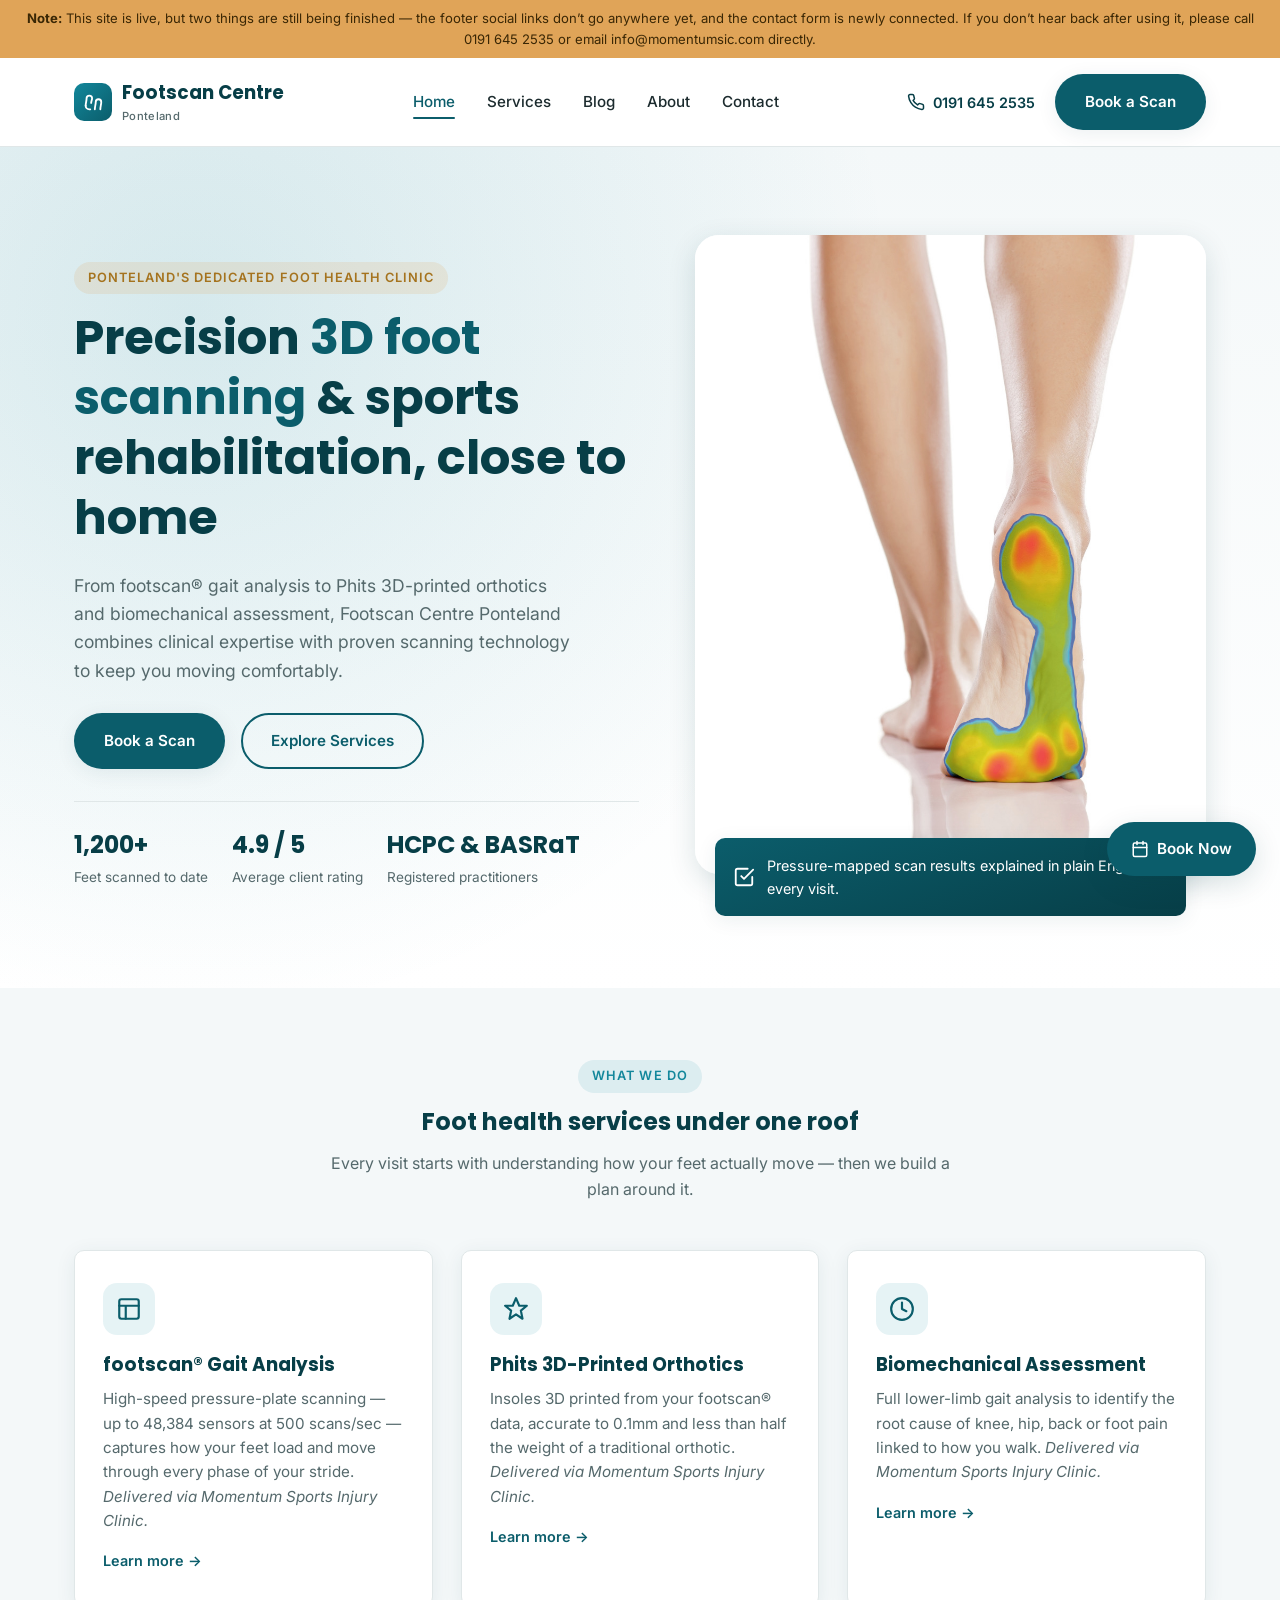
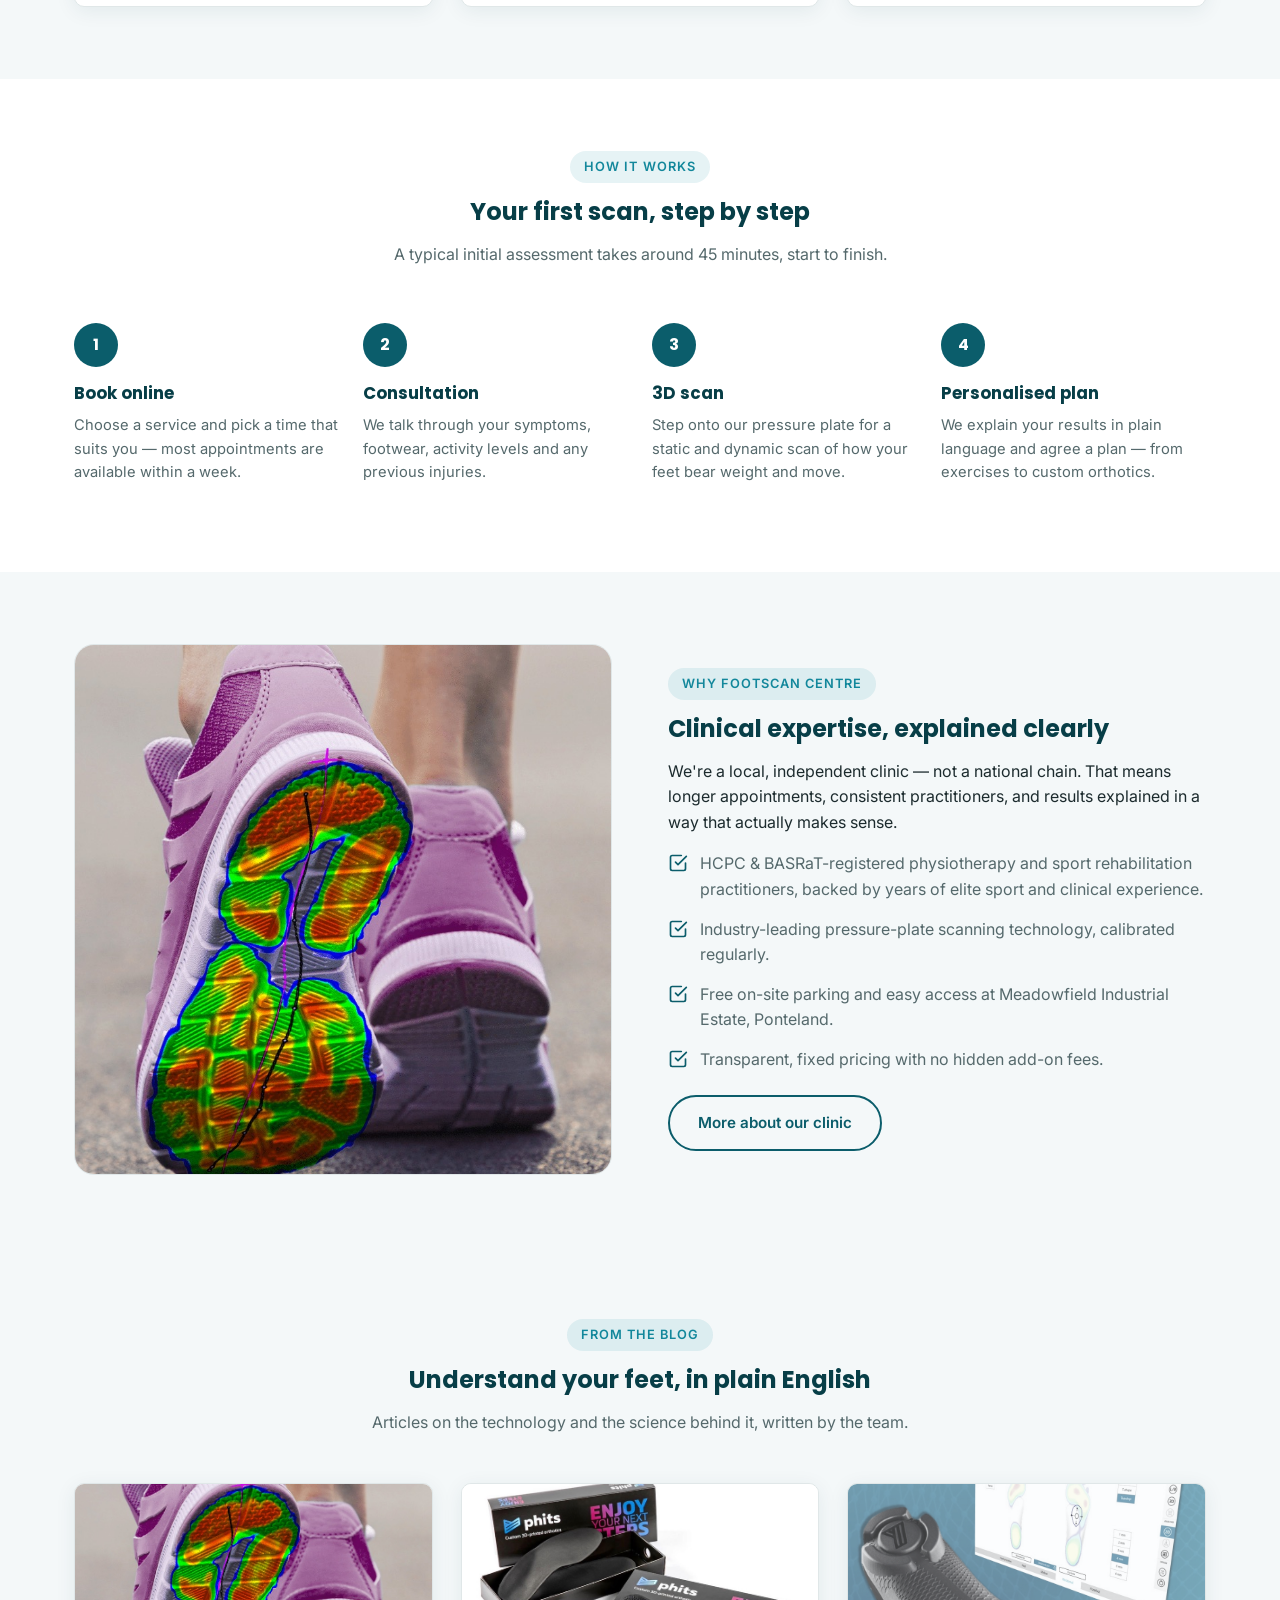
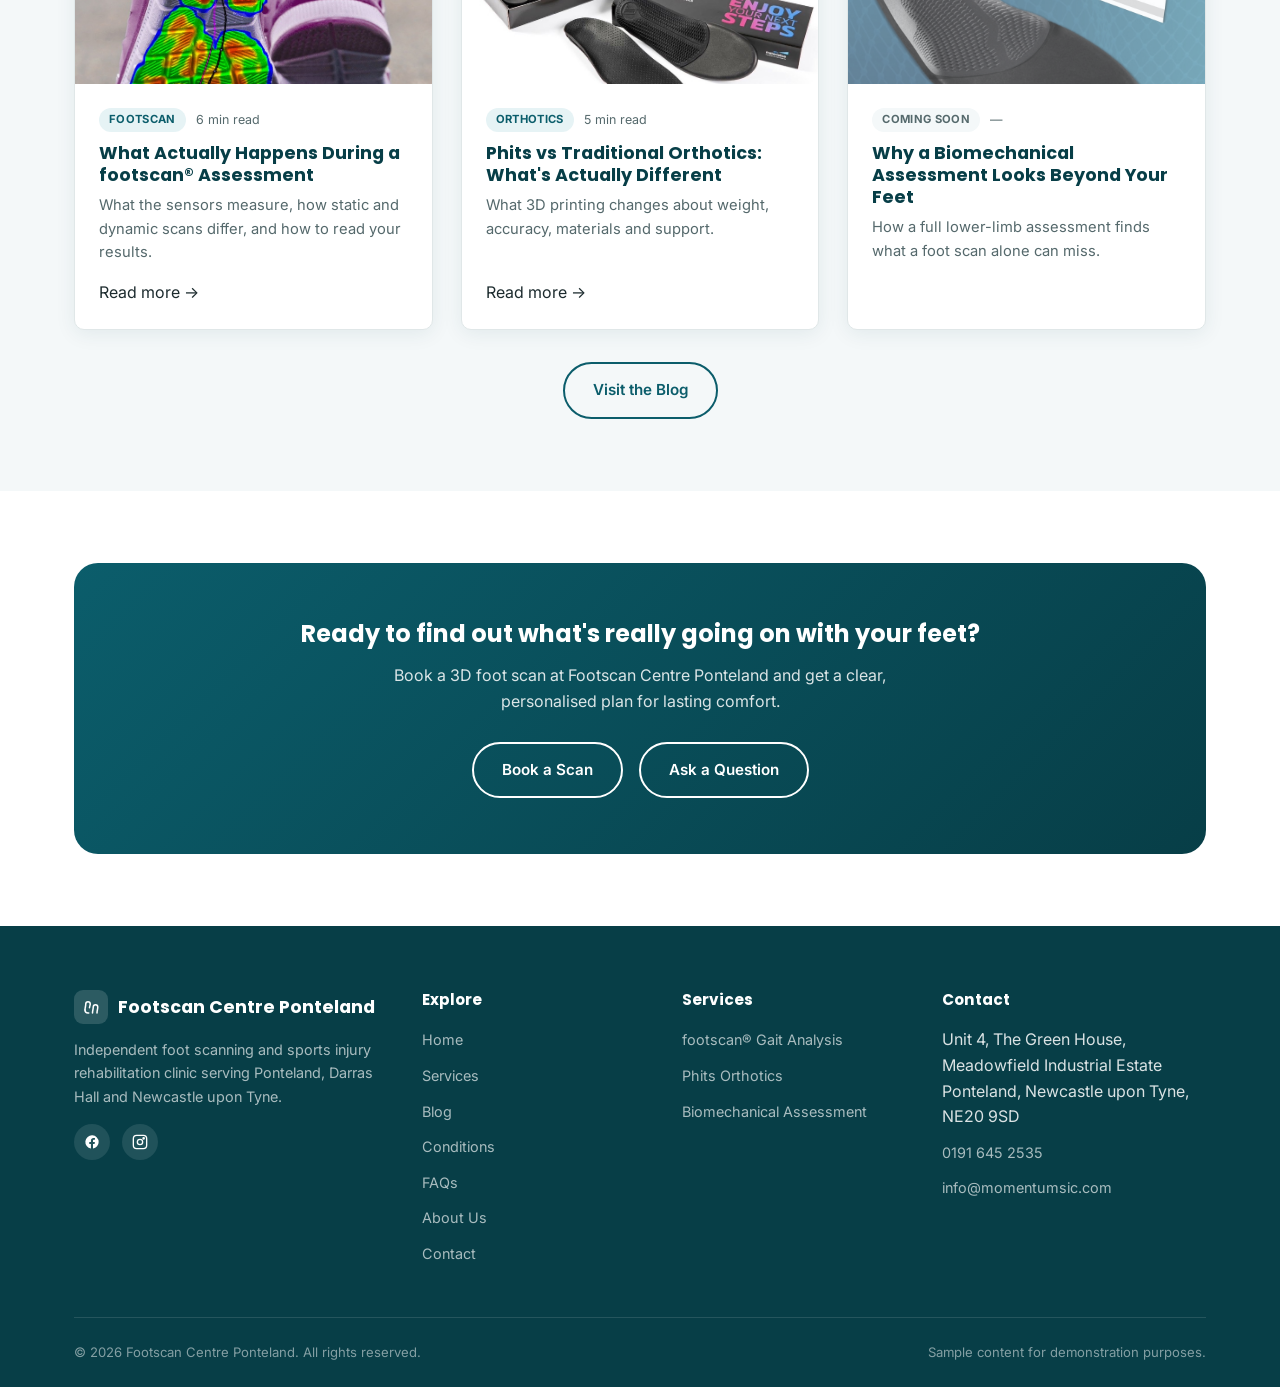
==== commit 87fd7437: "Wire the contact form to actually send enquiries Connect contact.html's general enquiry form to Form" ====
--- a/index.html
+++ b/index.html
@@ -95,7 +95,7 @@
 <body>
 
 <div class="demo-banner">
-  <strong>Note:</strong> This site is live, but two things are still being finished — the footer social links don’t go anywhere yet, and the contact form doesn’t send messages yet. For now, please call <a href="tel:01916452535">0191 645 2535</a> or email <a href="mailto:info@momentumsic.com">info@momentumsic.com</a> directly.
+  <strong>Note:</strong> This site is live, but two things are still being finished — the footer social links don’t go anywhere yet, and the contact form is newly connected. If you don’t hear back after using it, please call <a href="tel:01916452535">0191 645 2535</a> or email <a href="mailto:info@momentumsic.com">info@momentumsic.com</a> directly.
 </div>
 
 <header class="site-header">
--- a/css/style.css
+++ b/css/style.css
@@ -912,6 +912,26 @@
   display: block;
 }
 
+.form-error-general {
+  display: none;
+  background: rgba(192, 57, 43, 0.08);
+  border: 1px solid #c0392b;
+  color: #c0392b;
+  padding: 16px 18px;
+  border-radius: 8px;
+  margin-bottom: 20px;
+  font-size: 0.92rem;
+}
+
+.form-error-general.visible {
+  display: block;
+}
+
+.form-error-general a {
+  color: inherit;
+  text-decoration: underline;
+}
+
 /* ---- Blog ---- */
 .blog-card {
   background: #fff;
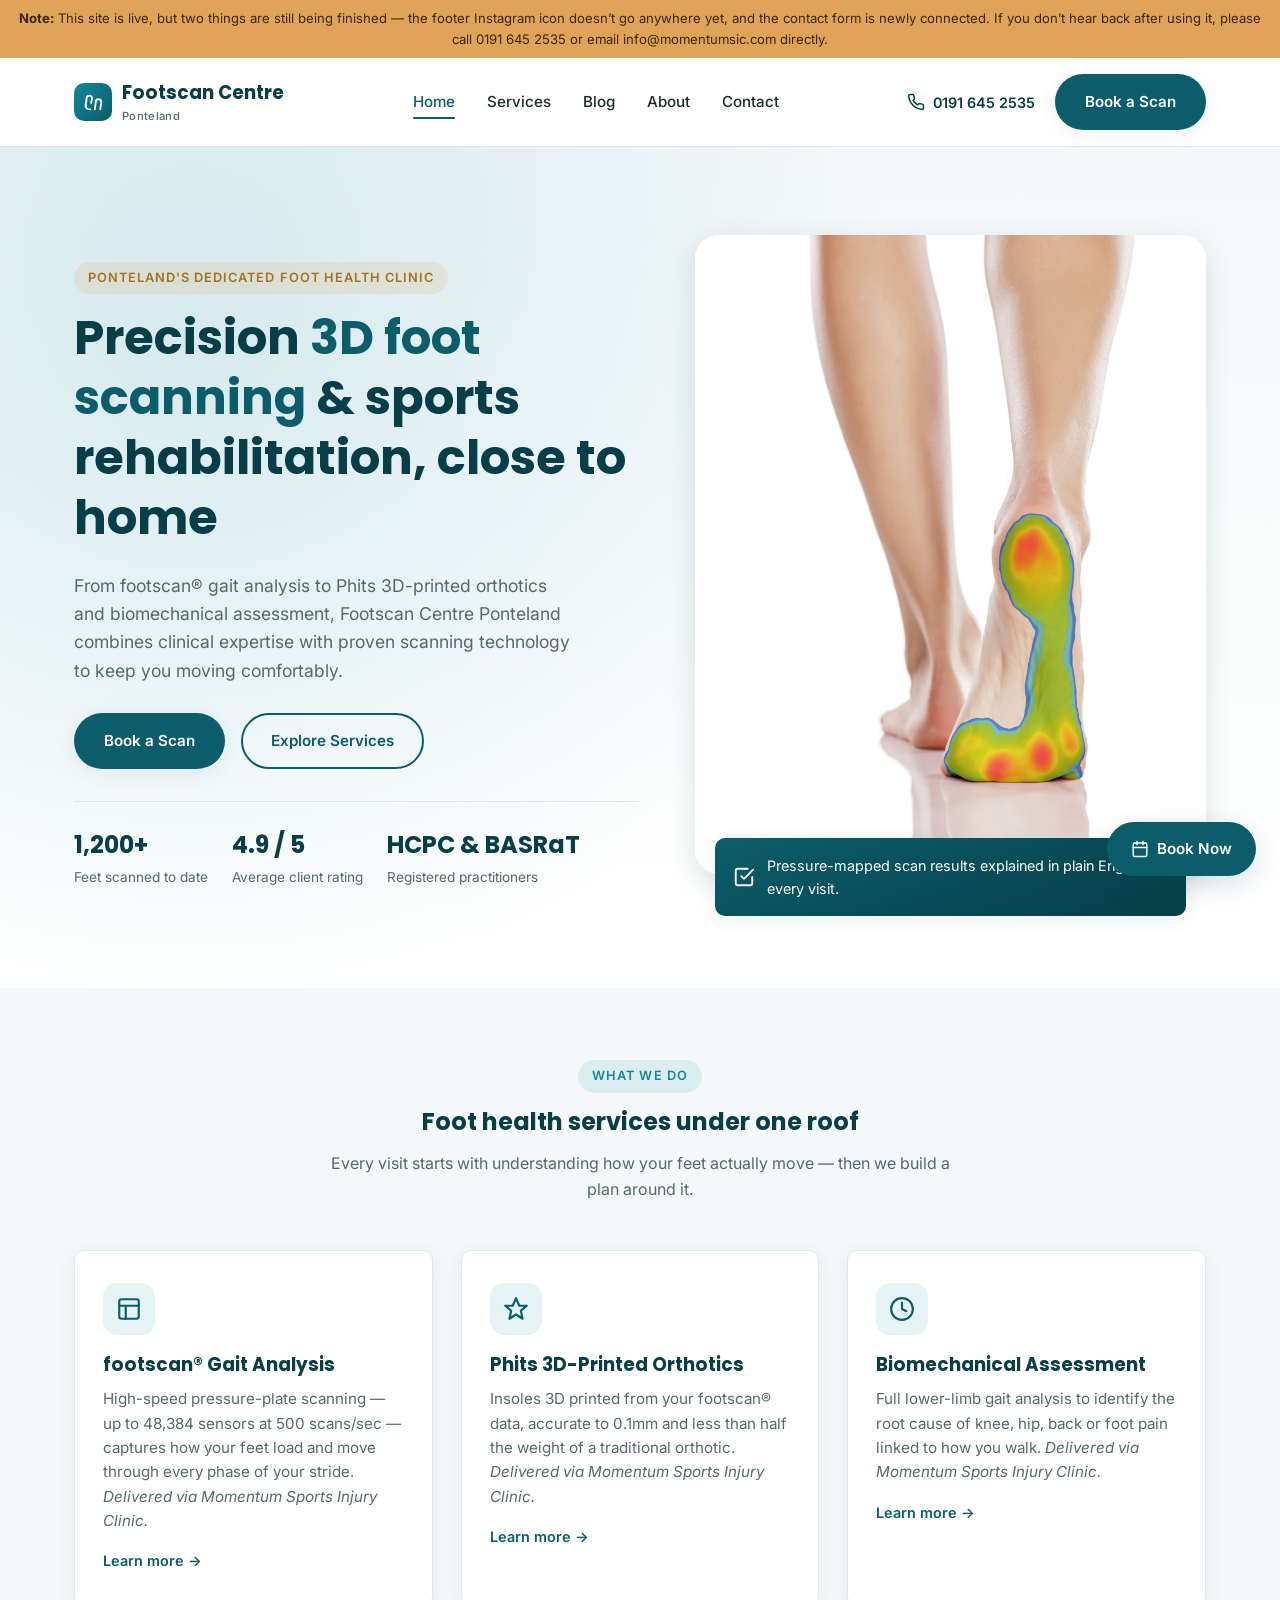
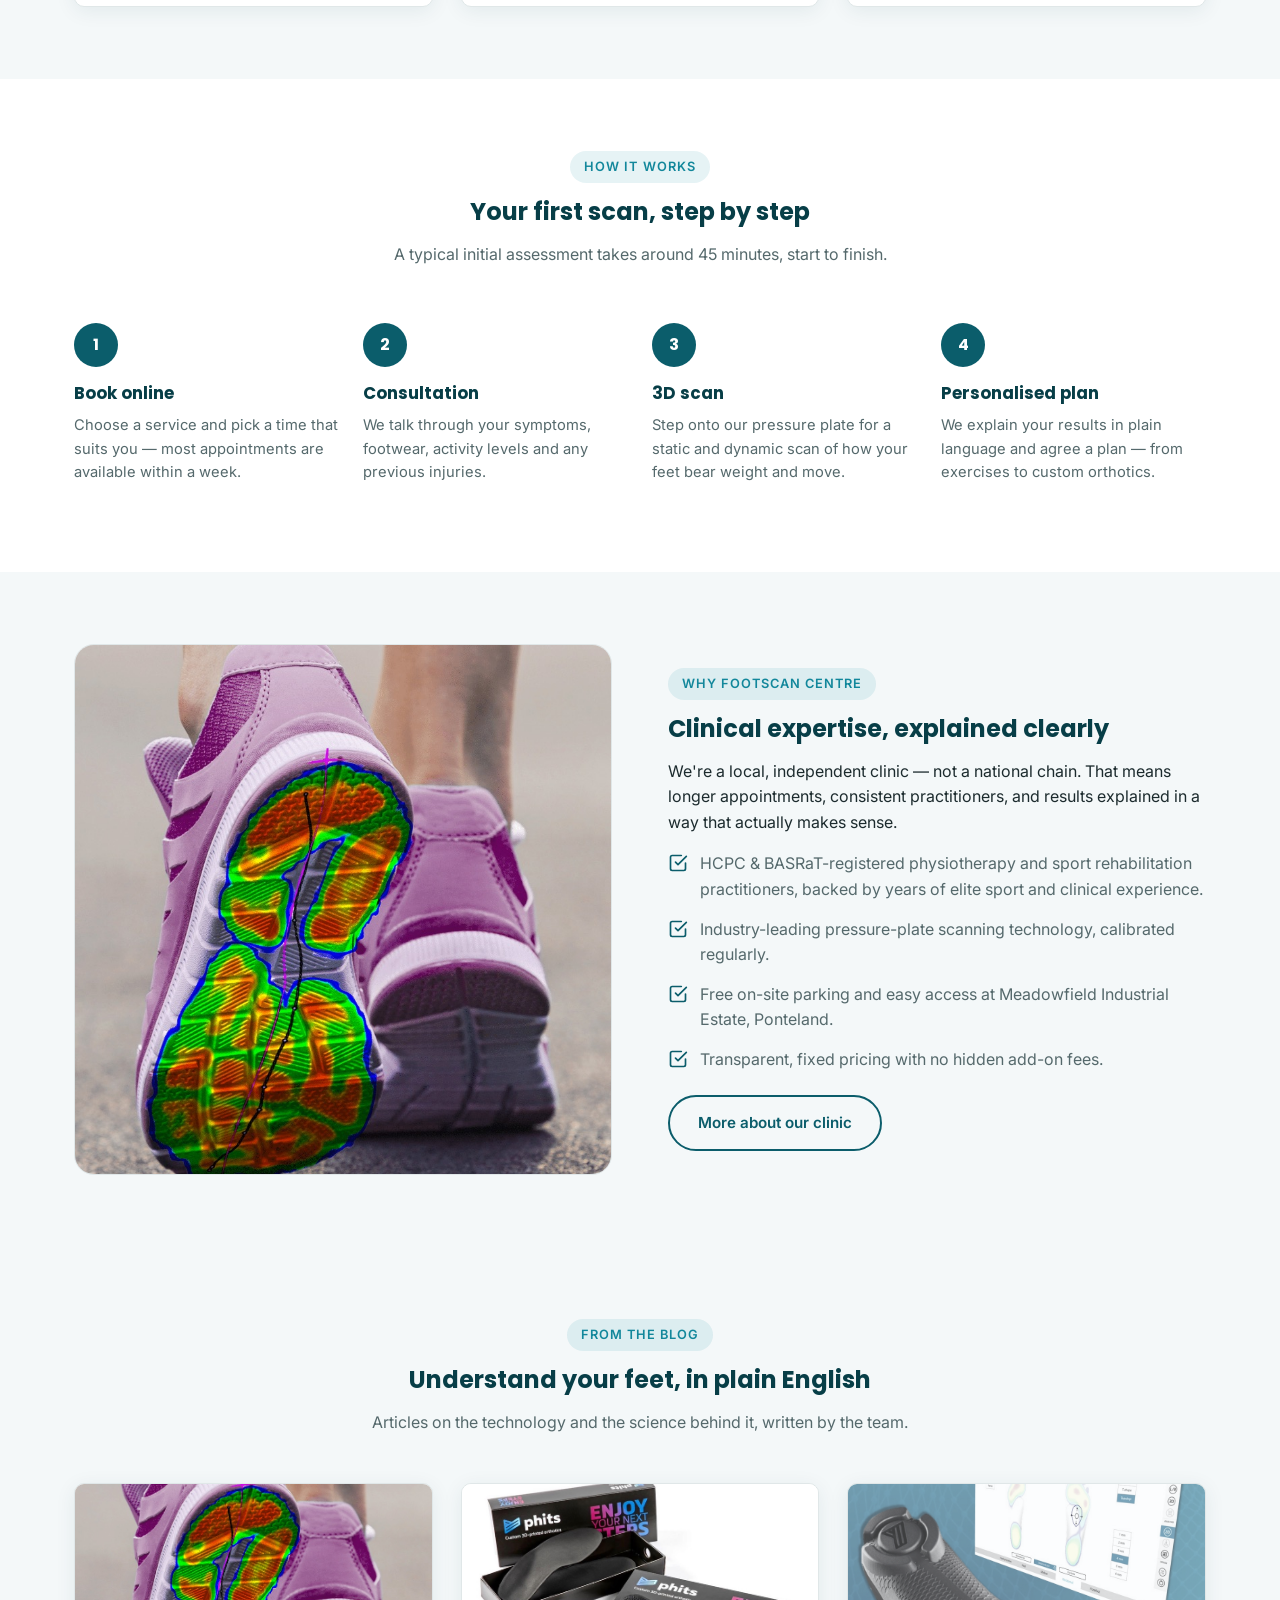
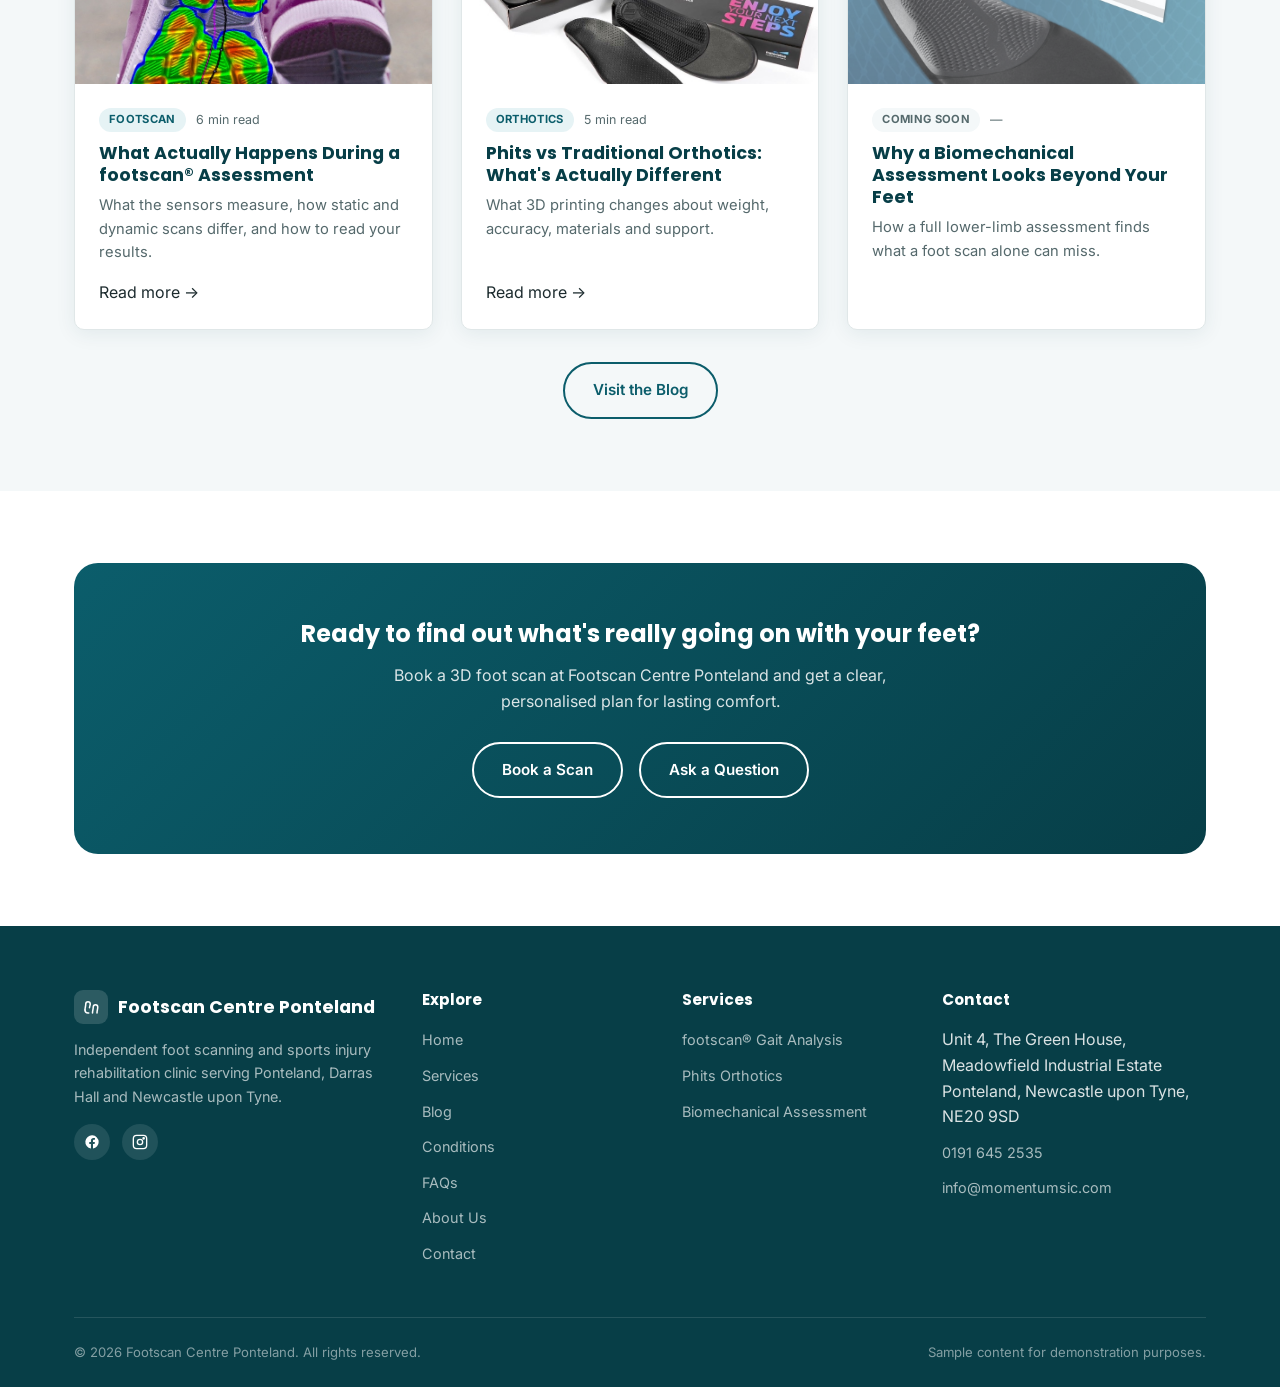
==== commit badb4064: "Wire the real Facebook link into the footer Replace the placeholder # Facebook icon with the clinic'" ====
--- a/index.html
+++ b/index.html
@@ -95,7 +95,7 @@
 <body>
 
 <div class="demo-banner">
-  <strong>Note:</strong> This site is live, but two things are still being finished — the footer social links don’t go anywhere yet, and the contact form is newly connected. If you don’t hear back after using it, please call <a href="tel:01916452535">0191 645 2535</a> or email <a href="mailto:info@momentumsic.com">info@momentumsic.com</a> directly.
+  <strong>Note:</strong> This site is live, but two things are still being finished — the footer Instagram icon doesn’t go anywhere yet, and the contact form is newly connected. If you don’t hear back after using it, please call <a href="tel:01916452535">0191 645 2535</a> or email <a href="mailto:info@momentumsic.com">info@momentumsic.com</a> directly.
 </div>
 
 <header class="site-header">
@@ -365,7 +365,7 @@
         </a>
         <p>Independent foot scanning and sports injury rehabilitation clinic serving Ponteland, Darras Hall and Newcastle upon Tyne.</p>
         <div class="footer-social">
-          <a href="#" aria-label="Facebook"><svg viewBox="0 0 24 24" fill="white"><path d="M22 12a10 10 0 1 0-11.6 9.9v-7H7.9V12h2.5V9.8c0-2.5 1.5-3.9 3.8-3.9 1.1 0 2.2.2 2.2.2v2.4h-1.3c-1.2 0-1.6.8-1.6 1.6V12h2.8l-.4 2.9h-2.4v7A10 10 0 0 0 22 12z"/></svg></a>
+          <a href="https://www.facebook.com/share/1DdbLqZMXb/?mibextid=wwXIfr" target="_blank" rel="noopener" aria-label="Facebook"><svg viewBox="0 0 24 24" fill="white"><path d="M22 12a10 10 0 1 0-11.6 9.9v-7H7.9V12h2.5V9.8c0-2.5 1.5-3.9 3.8-3.9 1.1 0 2.2.2 2.2.2v2.4h-1.3c-1.2 0-1.6.8-1.6 1.6V12h2.8l-.4 2.9h-2.4v7A10 10 0 0 0 22 12z"/></svg></a>
           <a href="#" aria-label="Instagram"><svg viewBox="0 0 24 24" fill="none" stroke="white" stroke-width="2"><rect x="2" y="2" width="20" height="20" rx="5"/><circle cx="12" cy="12" r="4"/><circle cx="17.5" cy="6.5" r="1"/></svg></a>
         </div>
       </div>
